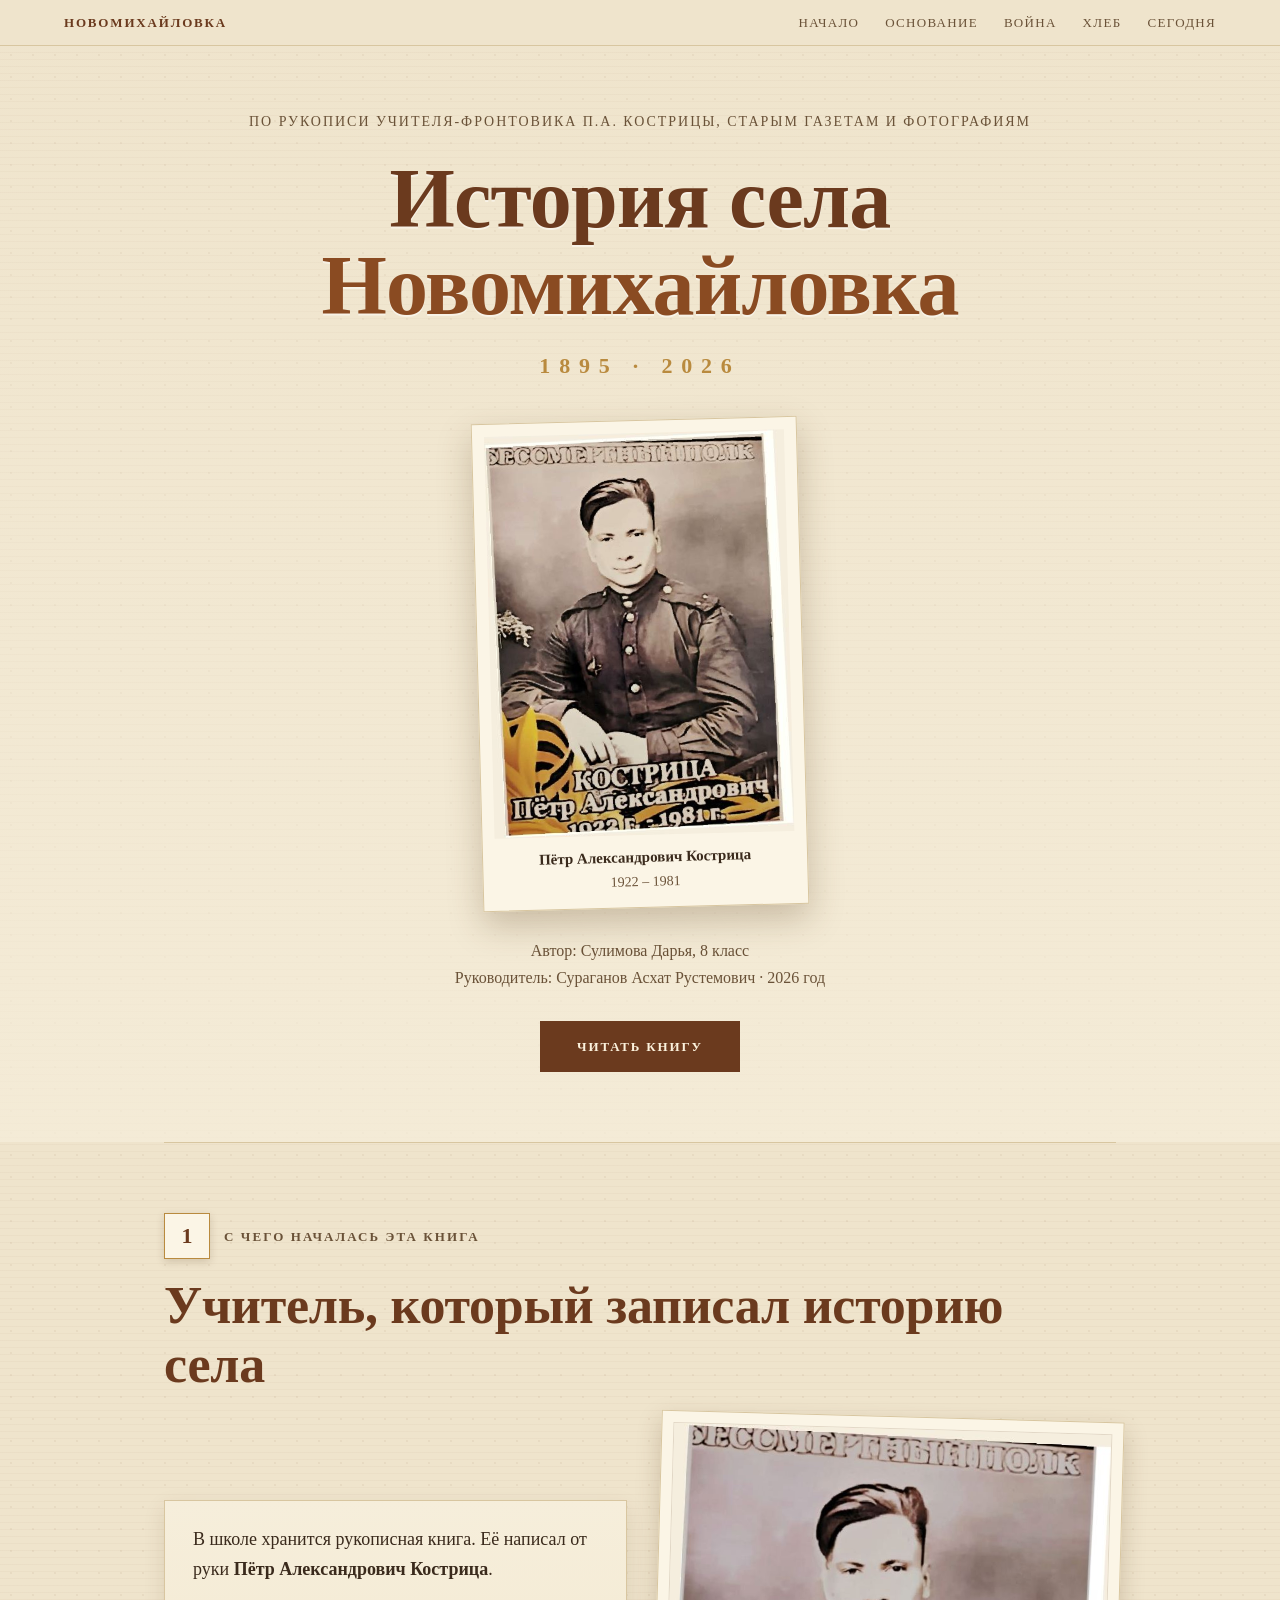
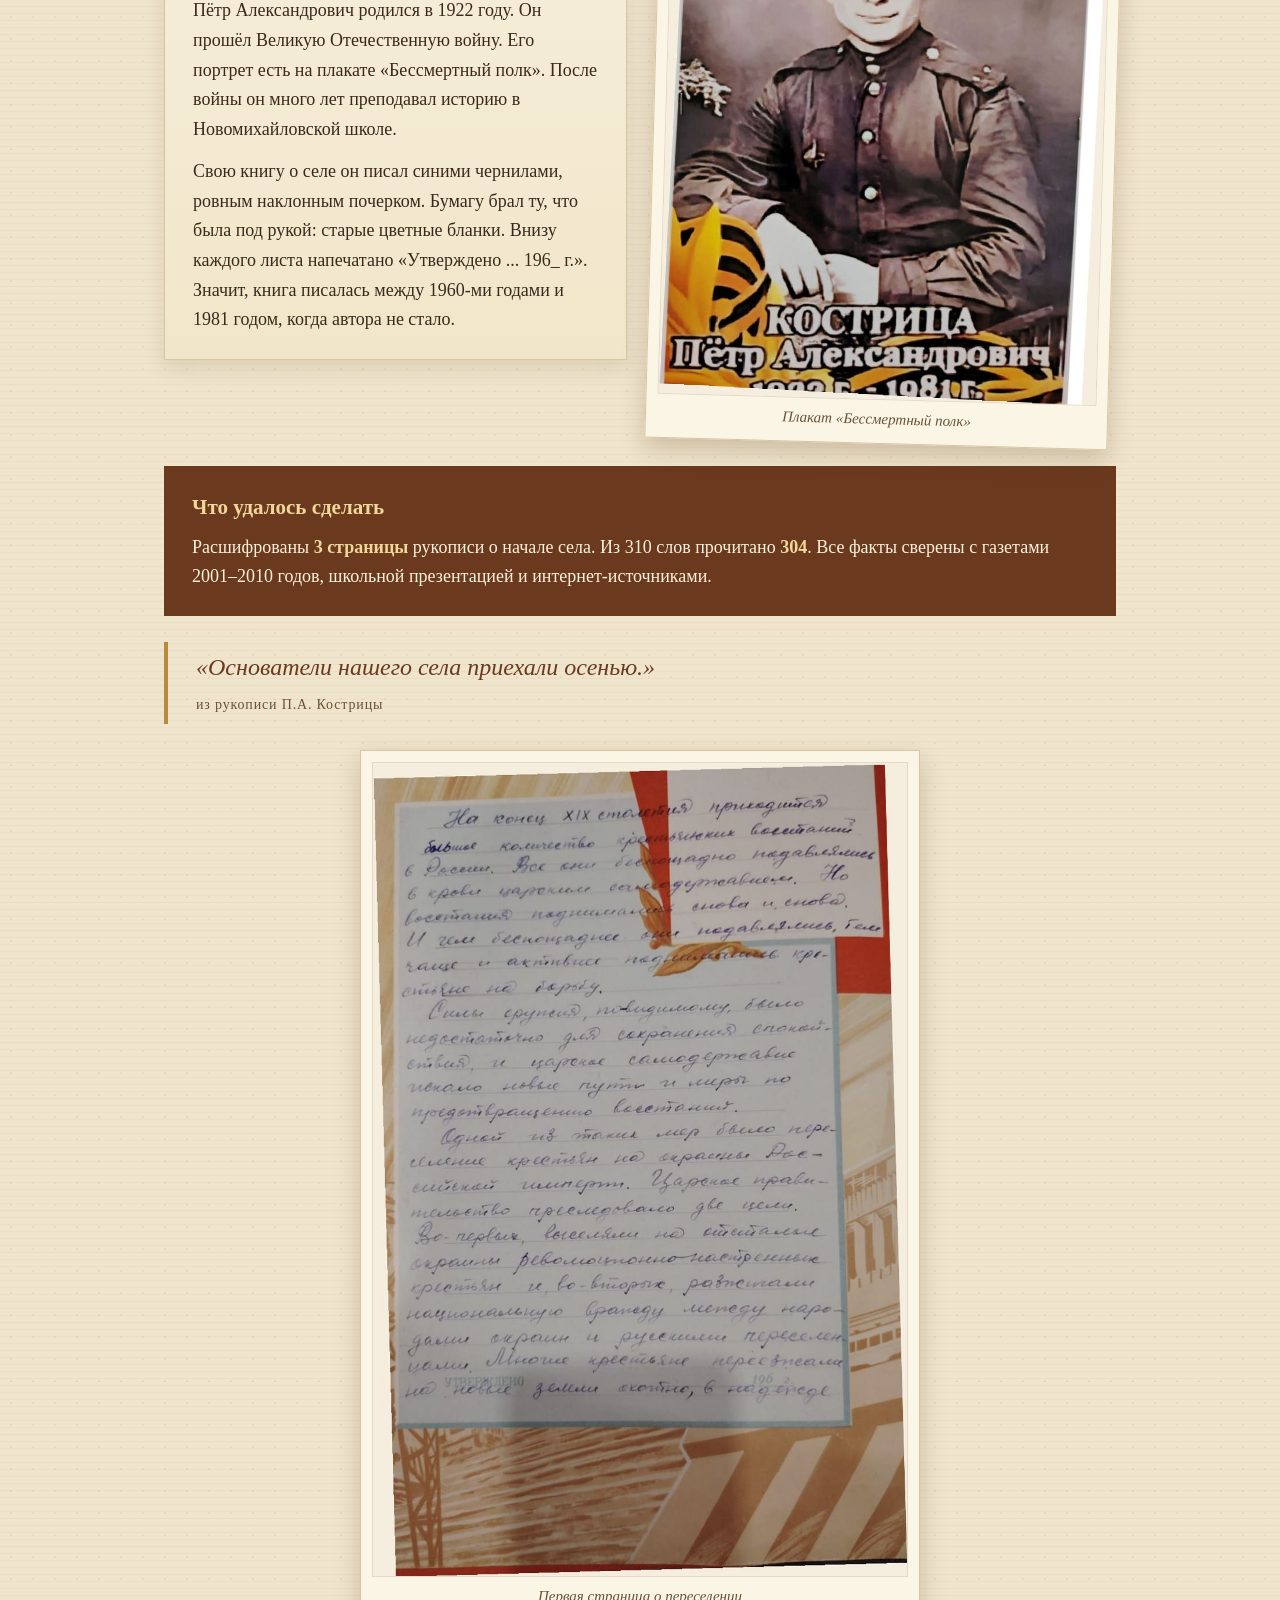
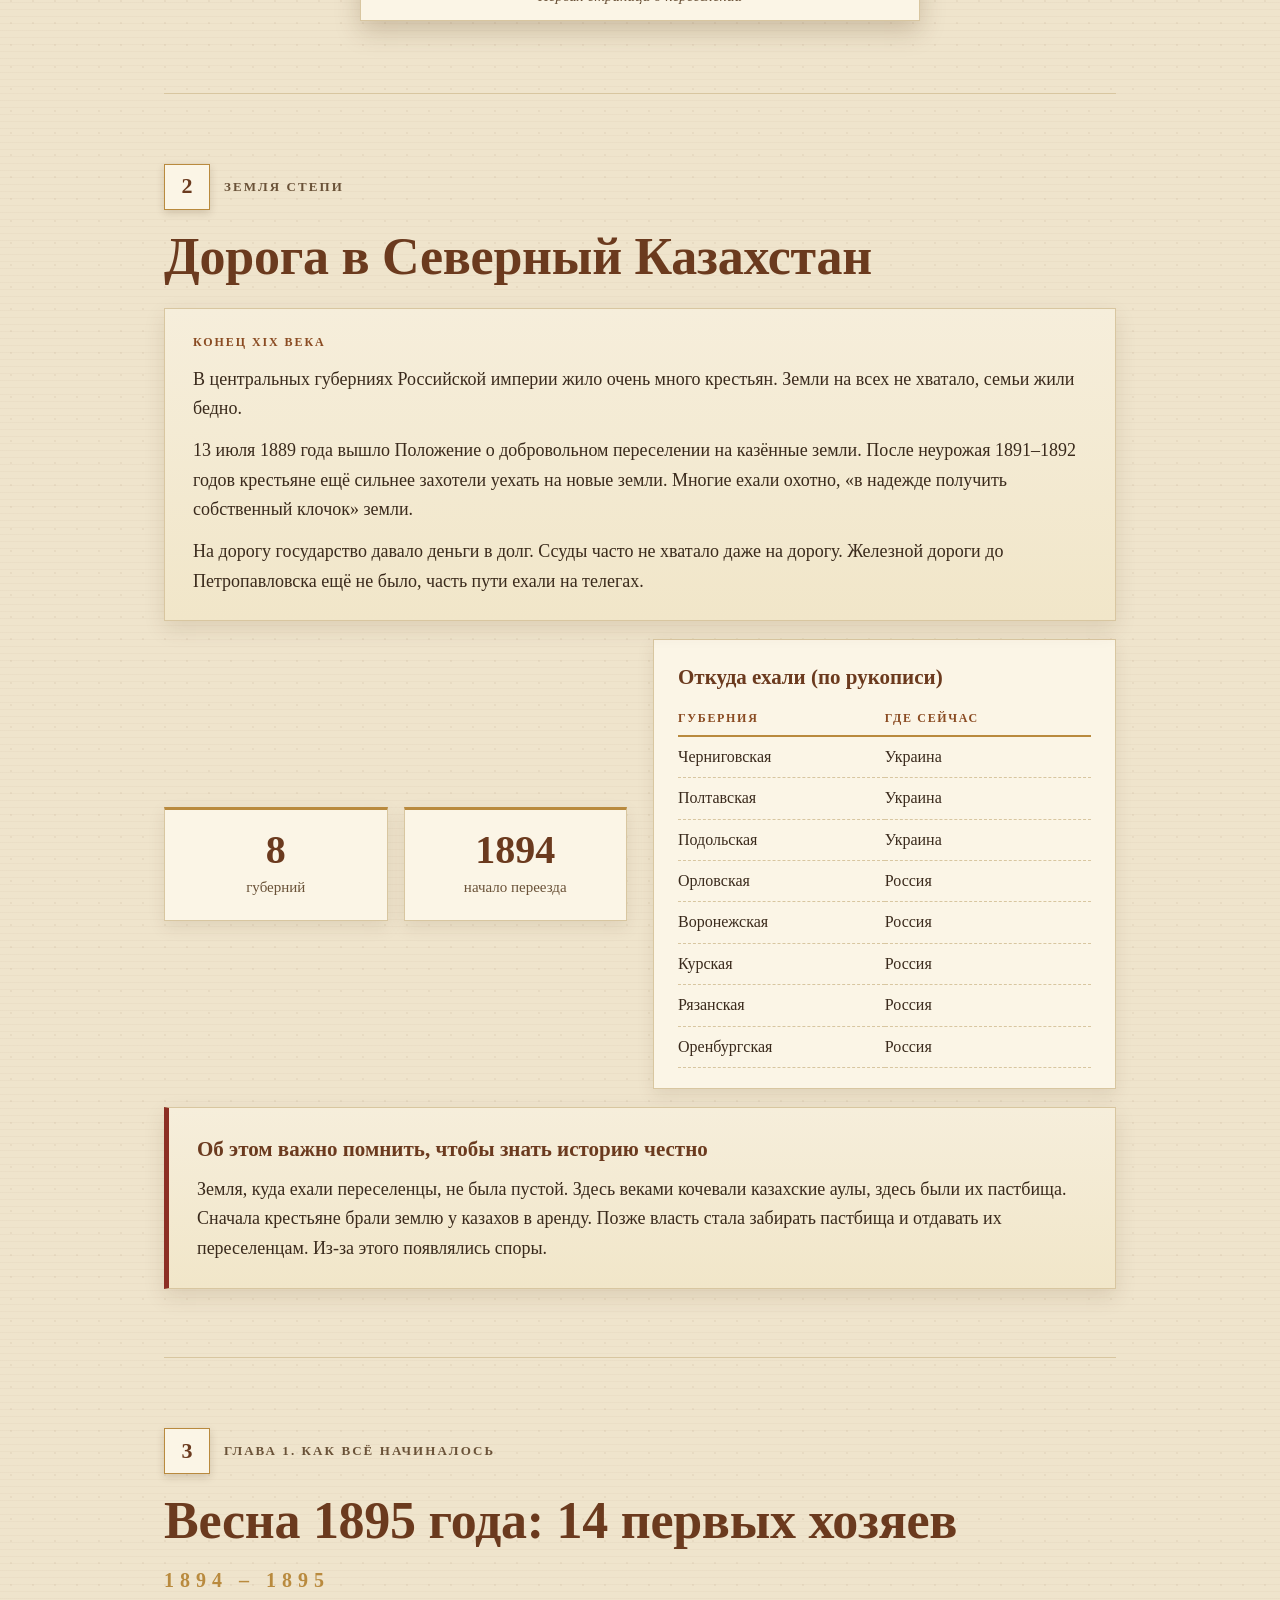
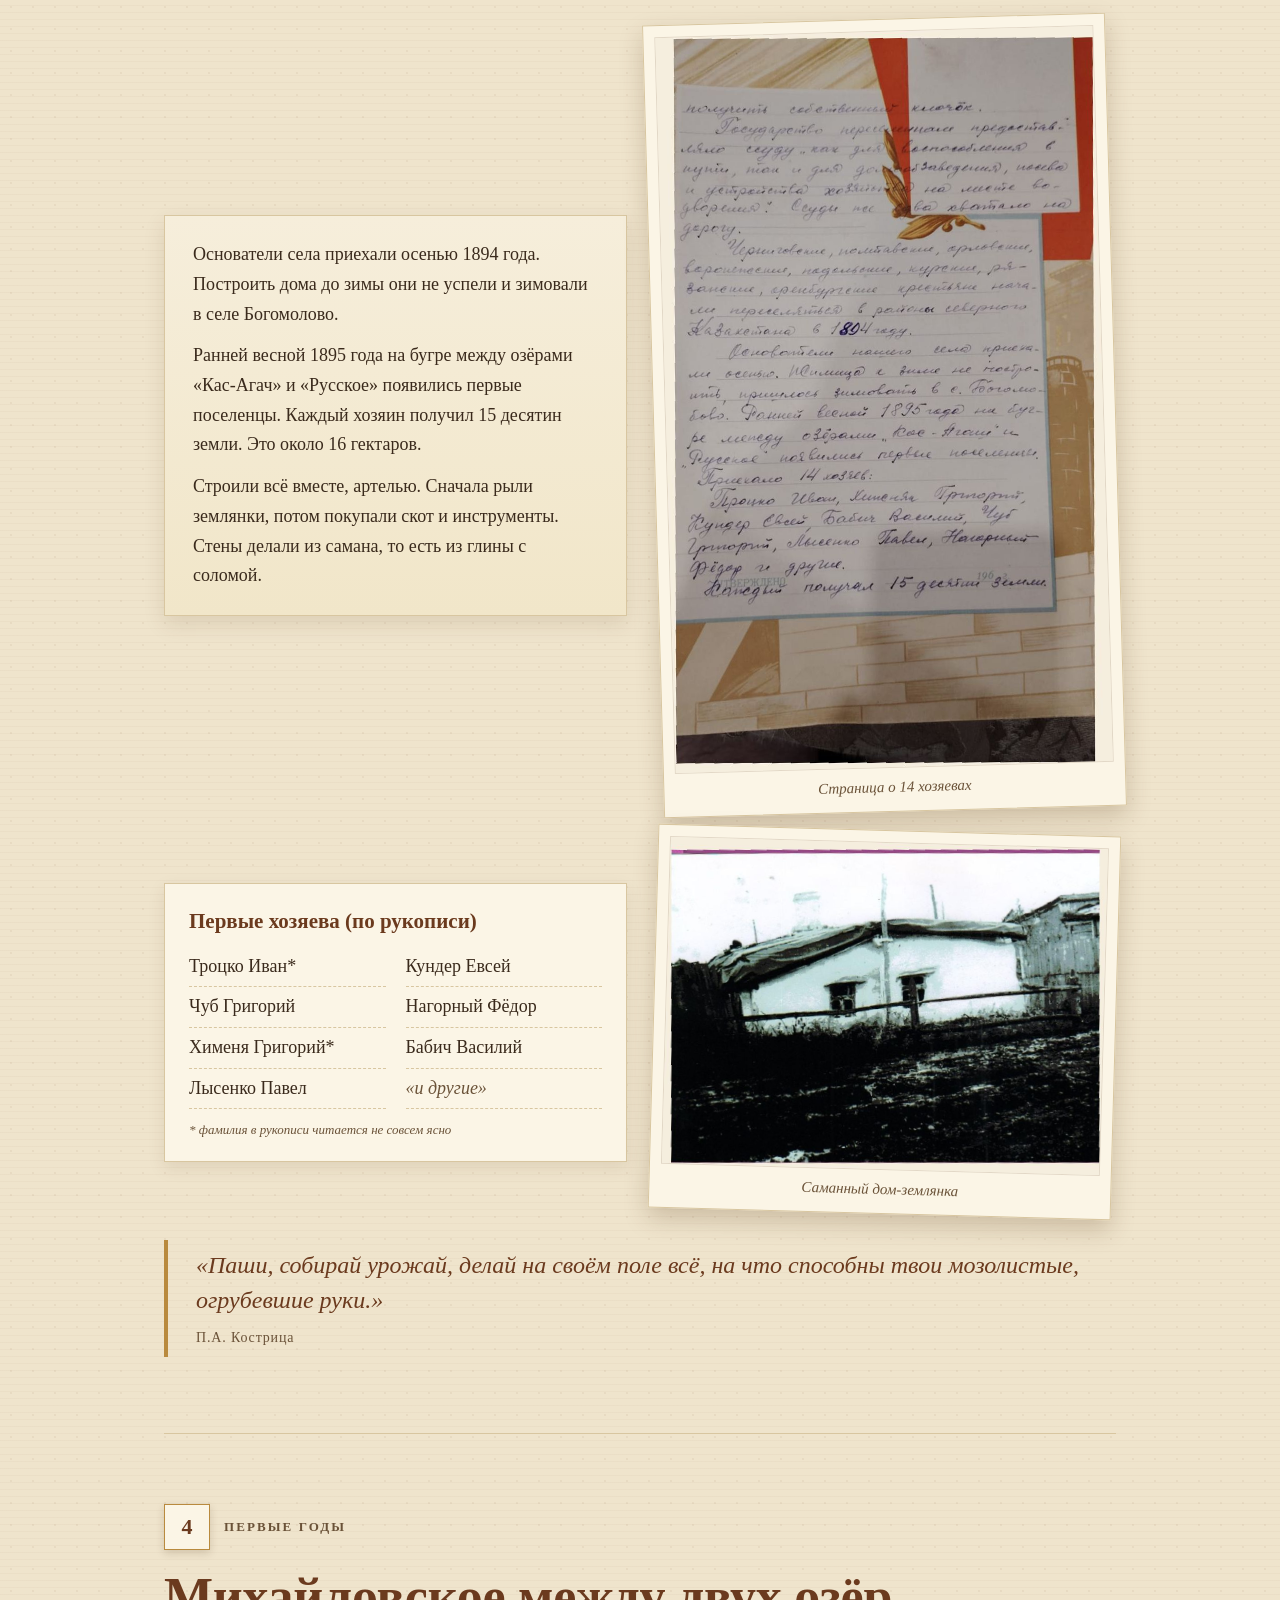
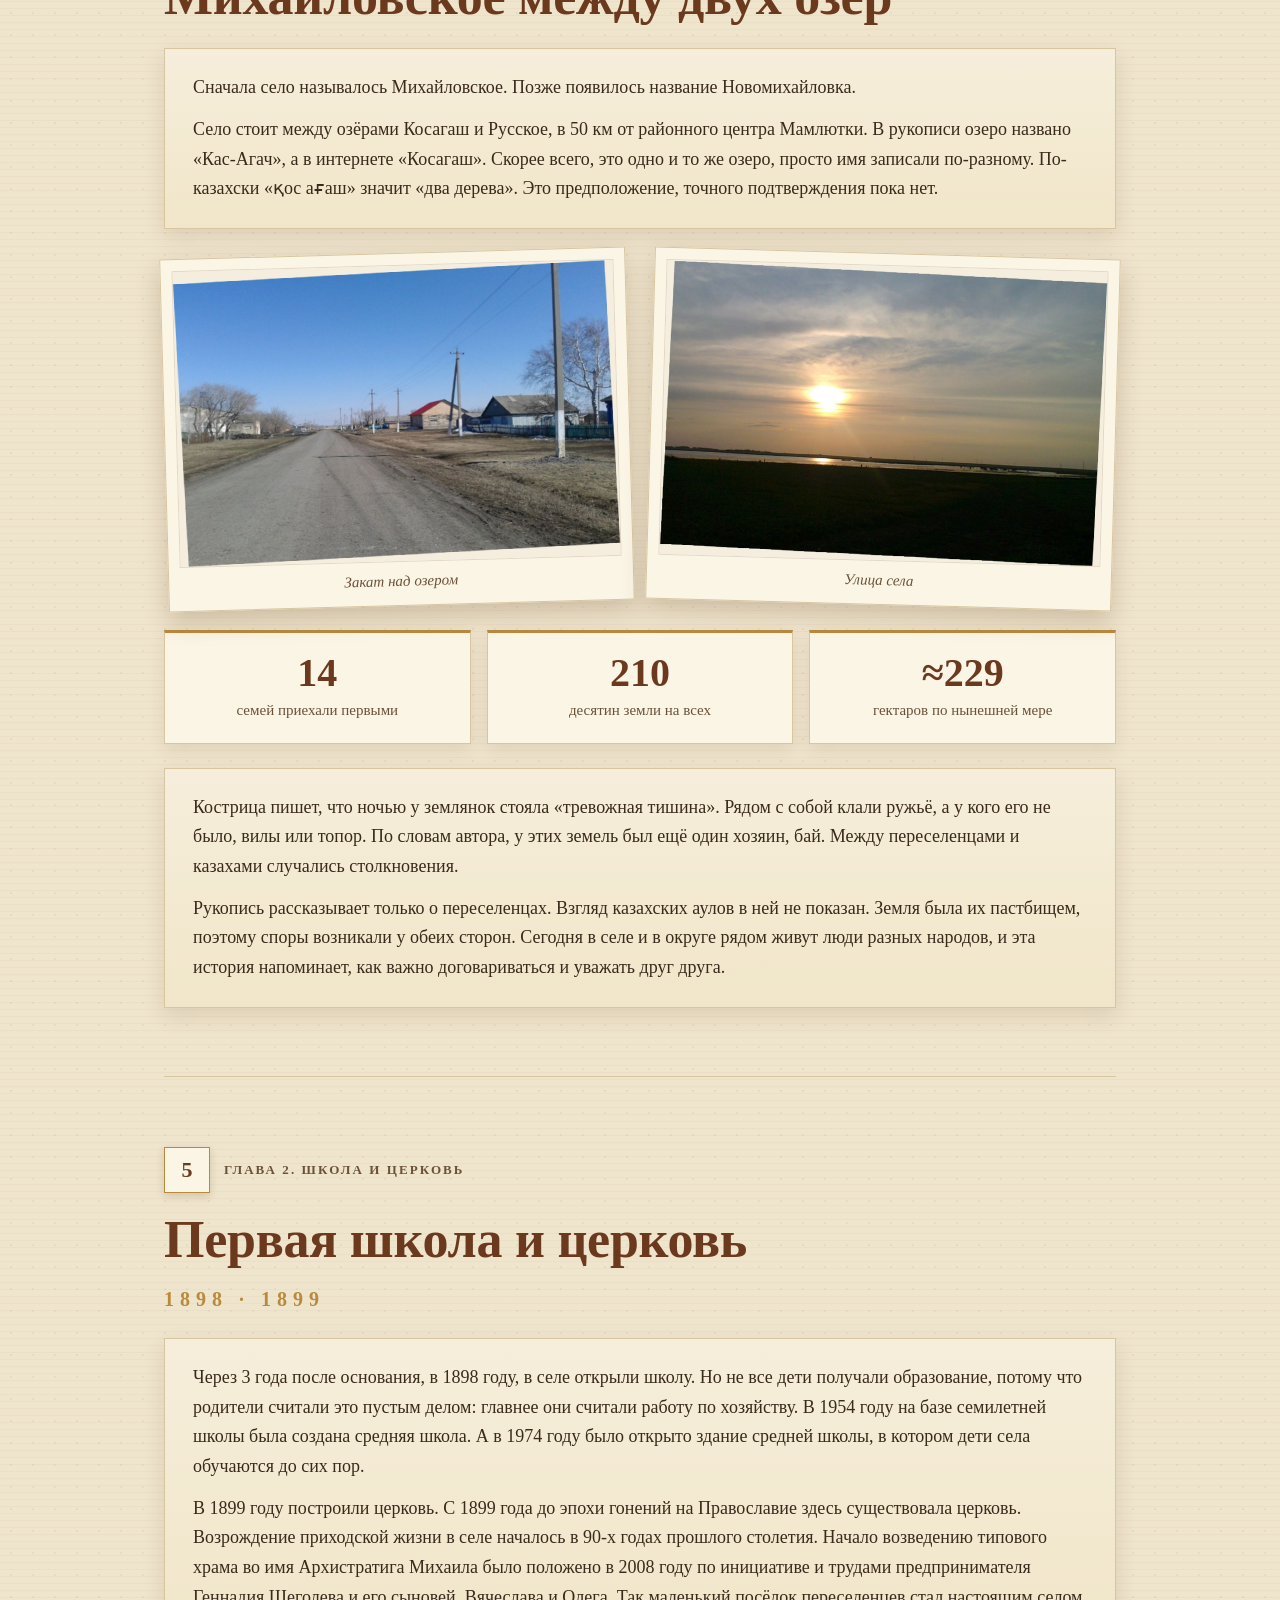
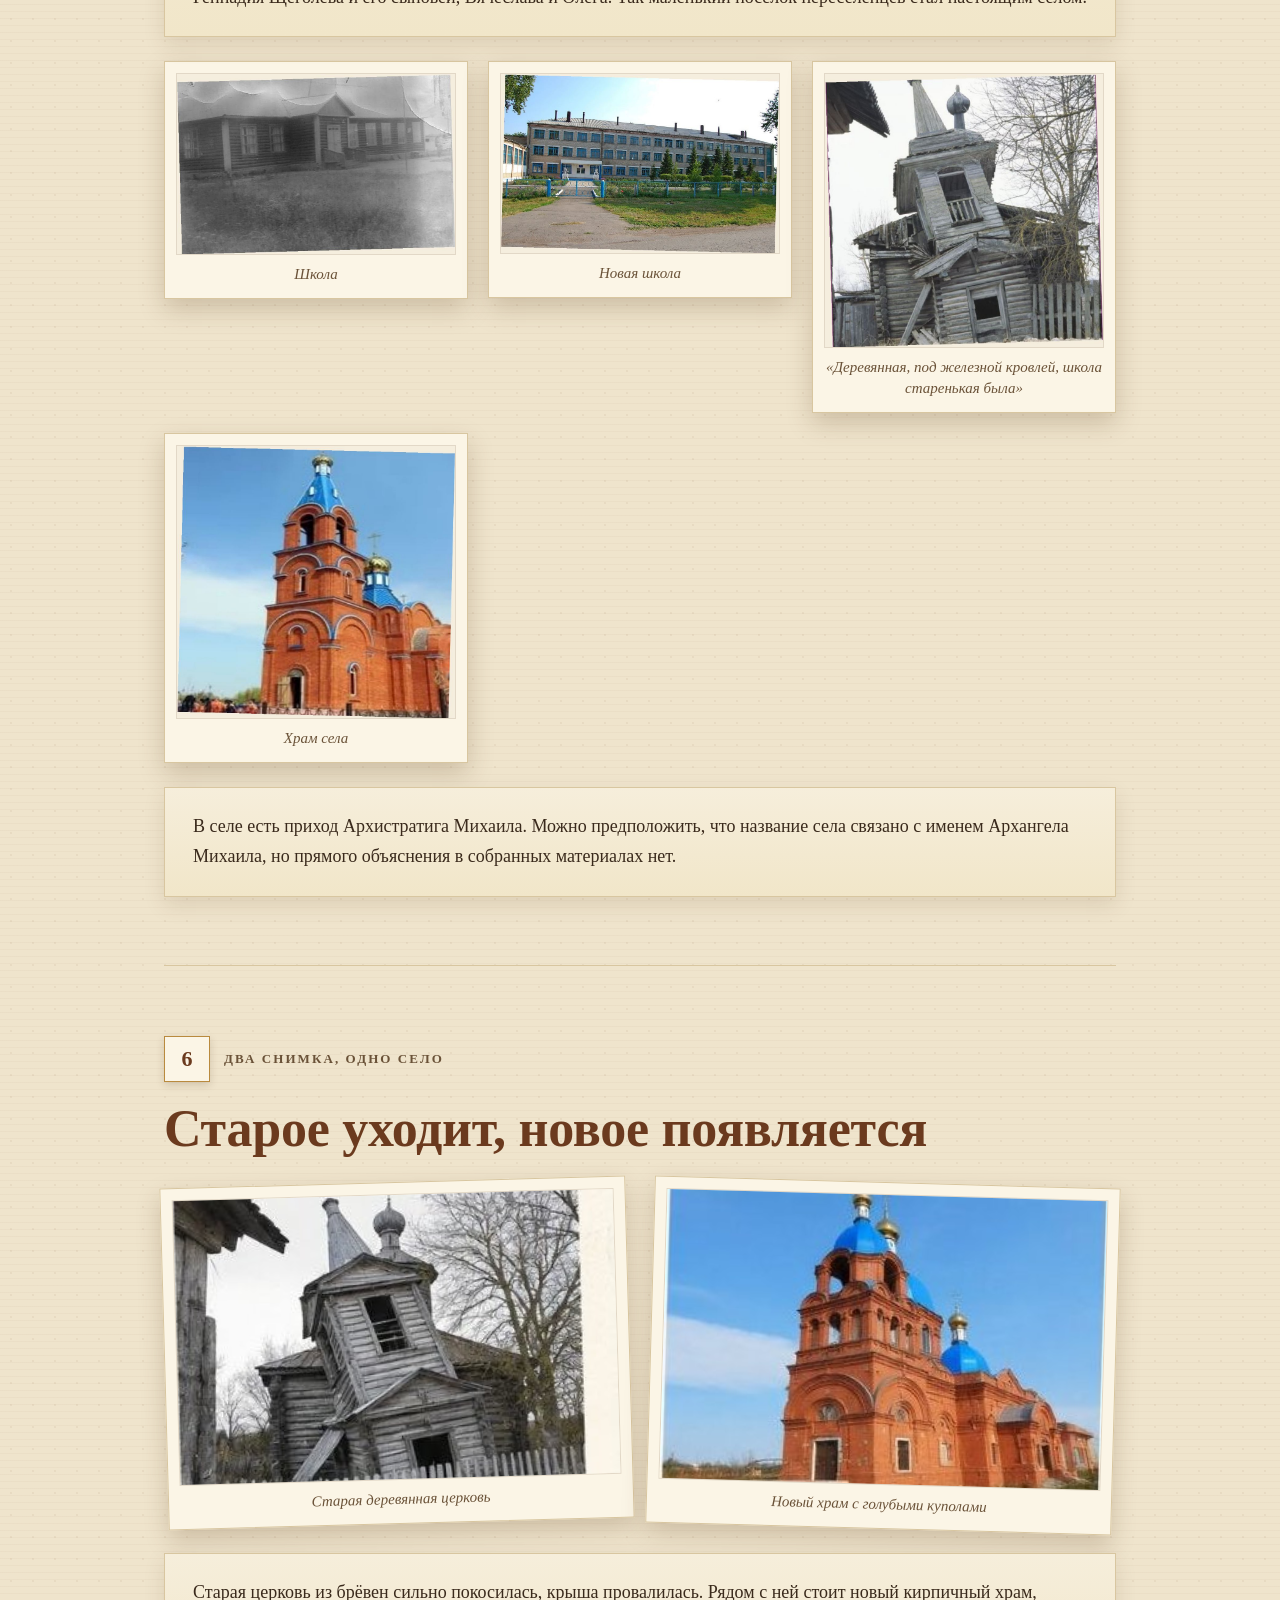
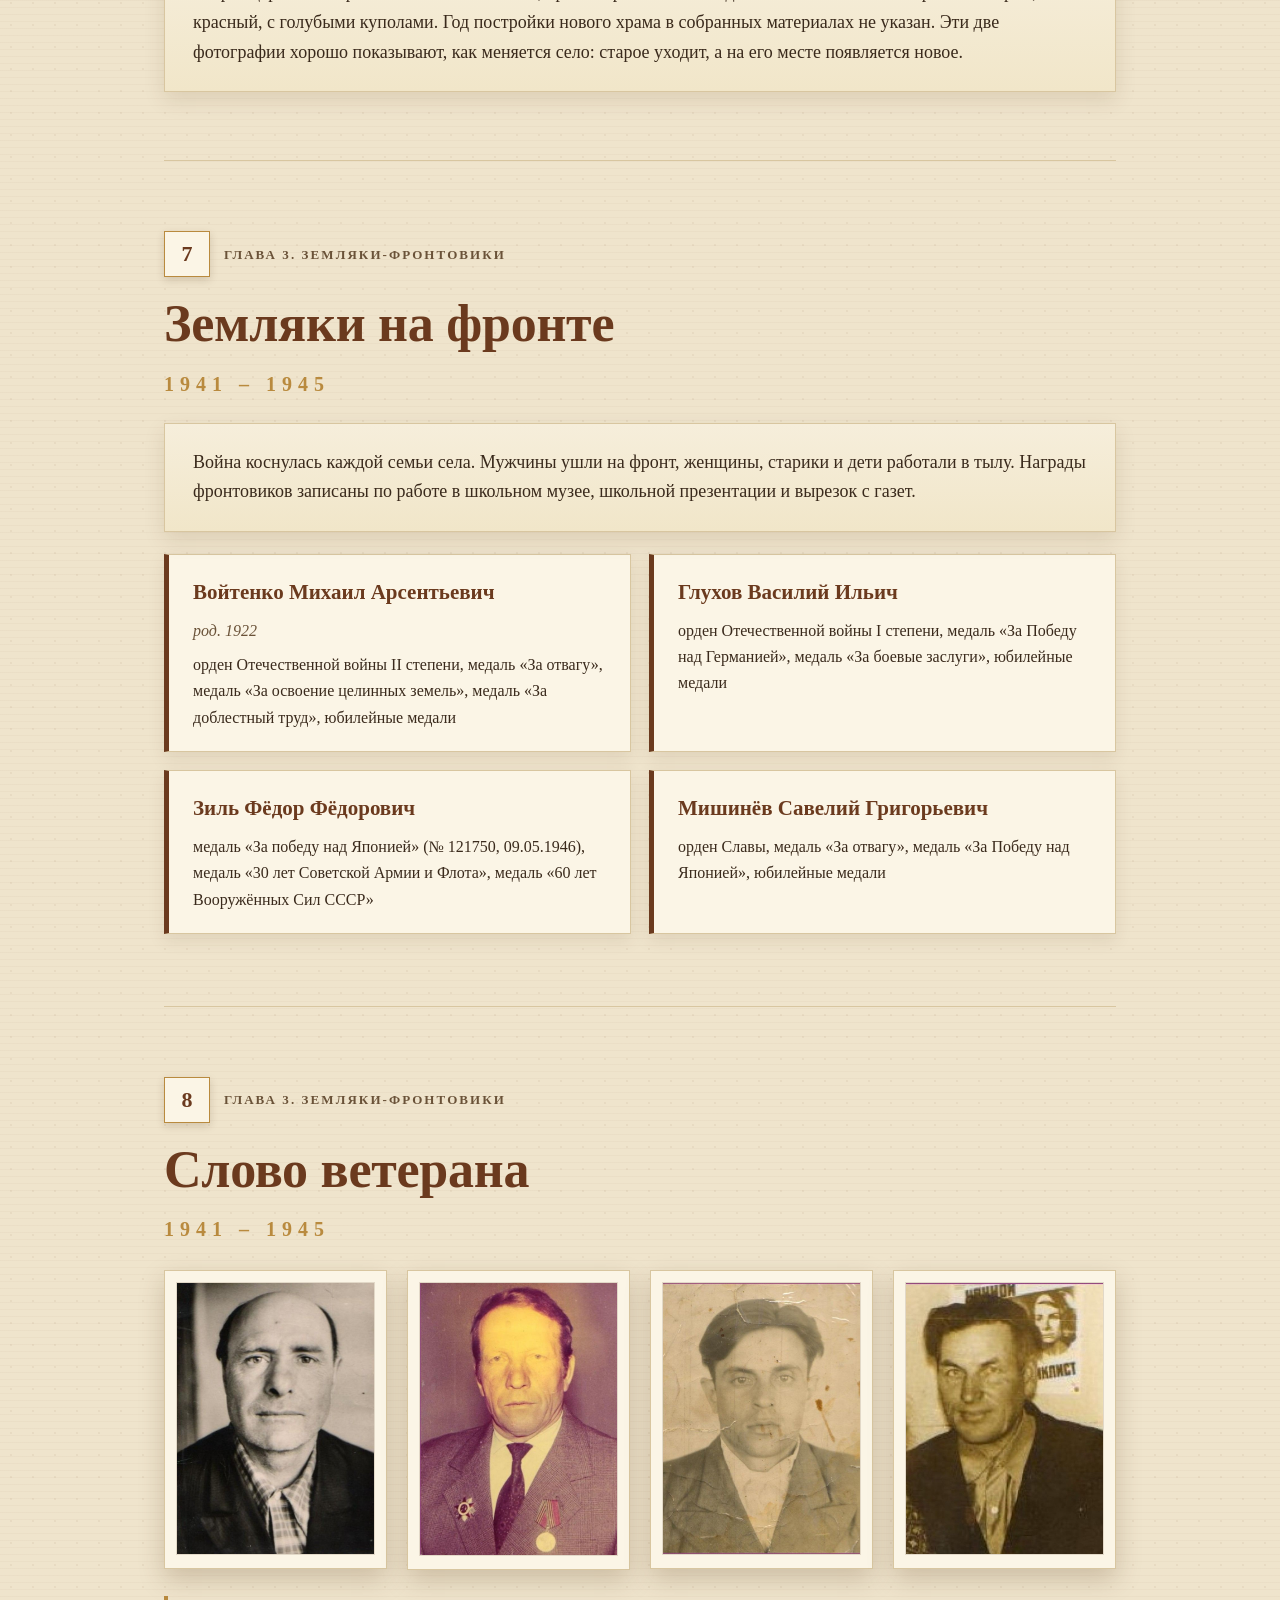
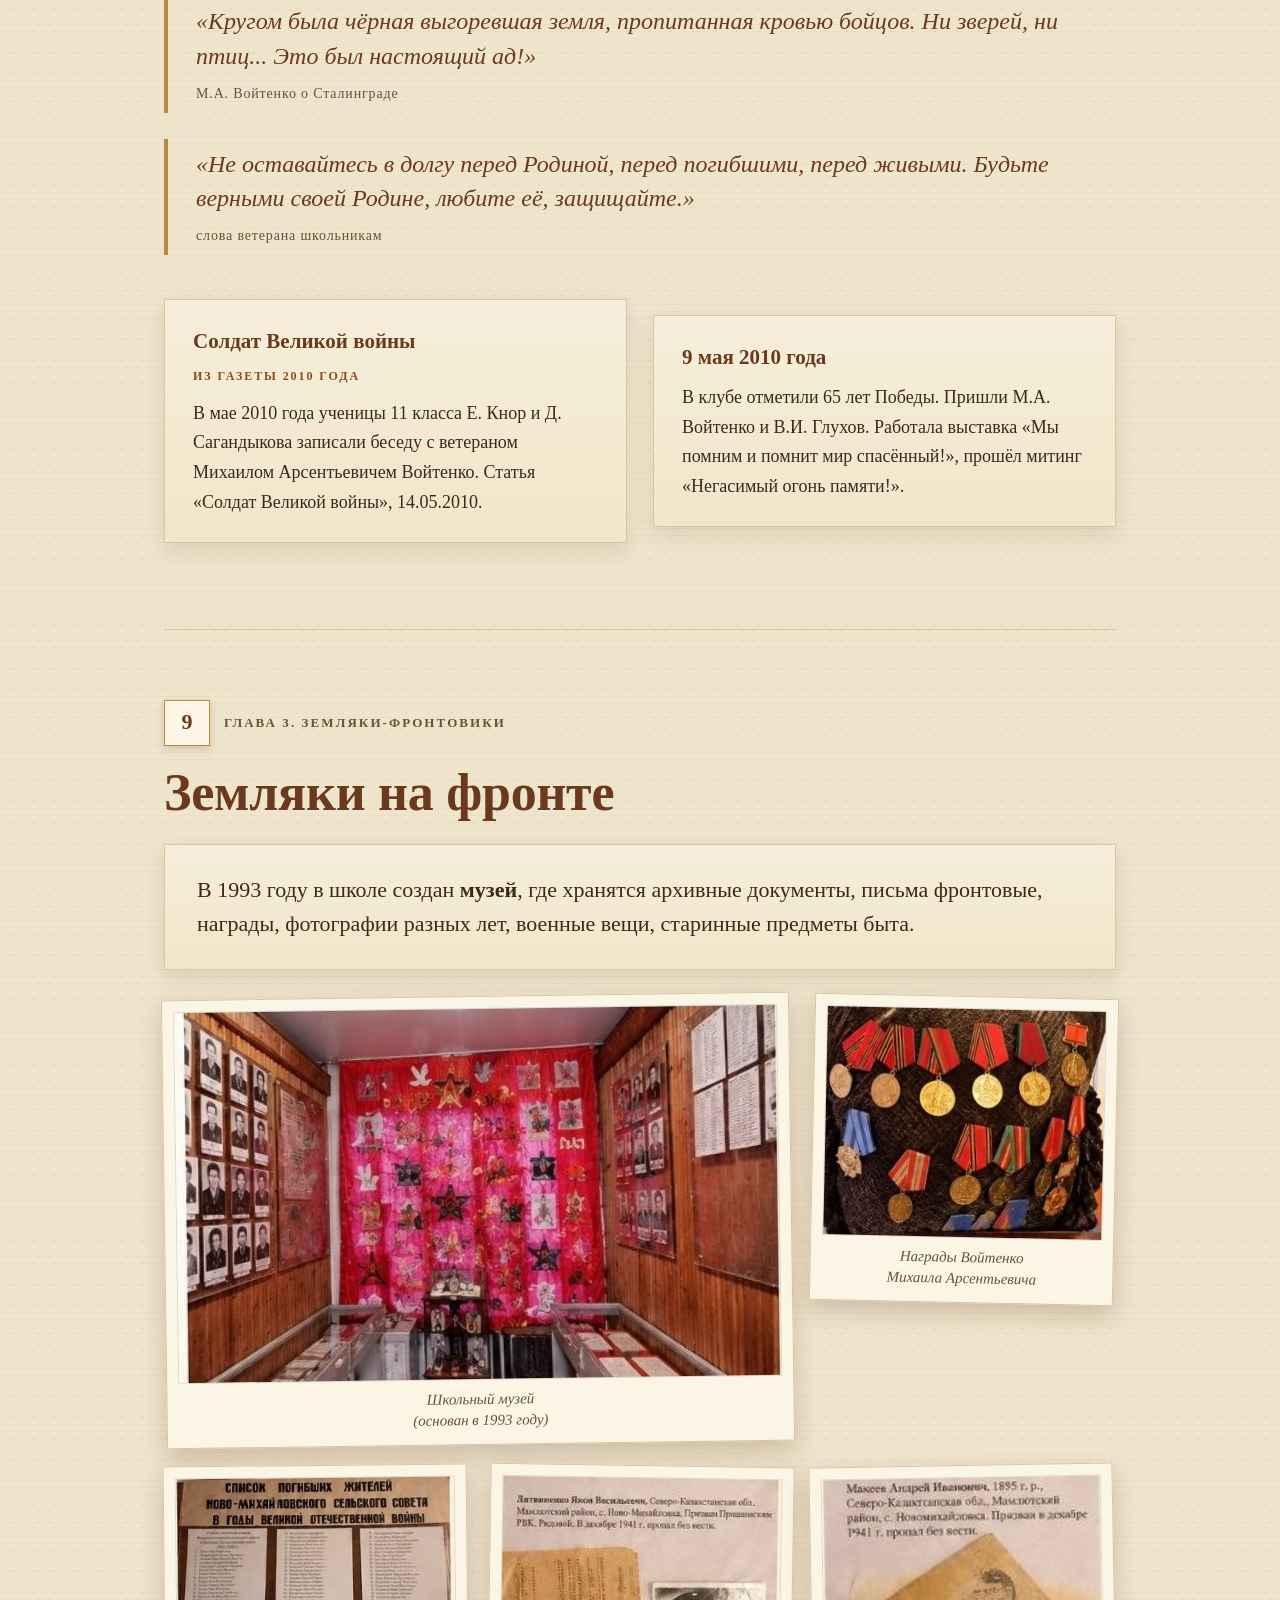
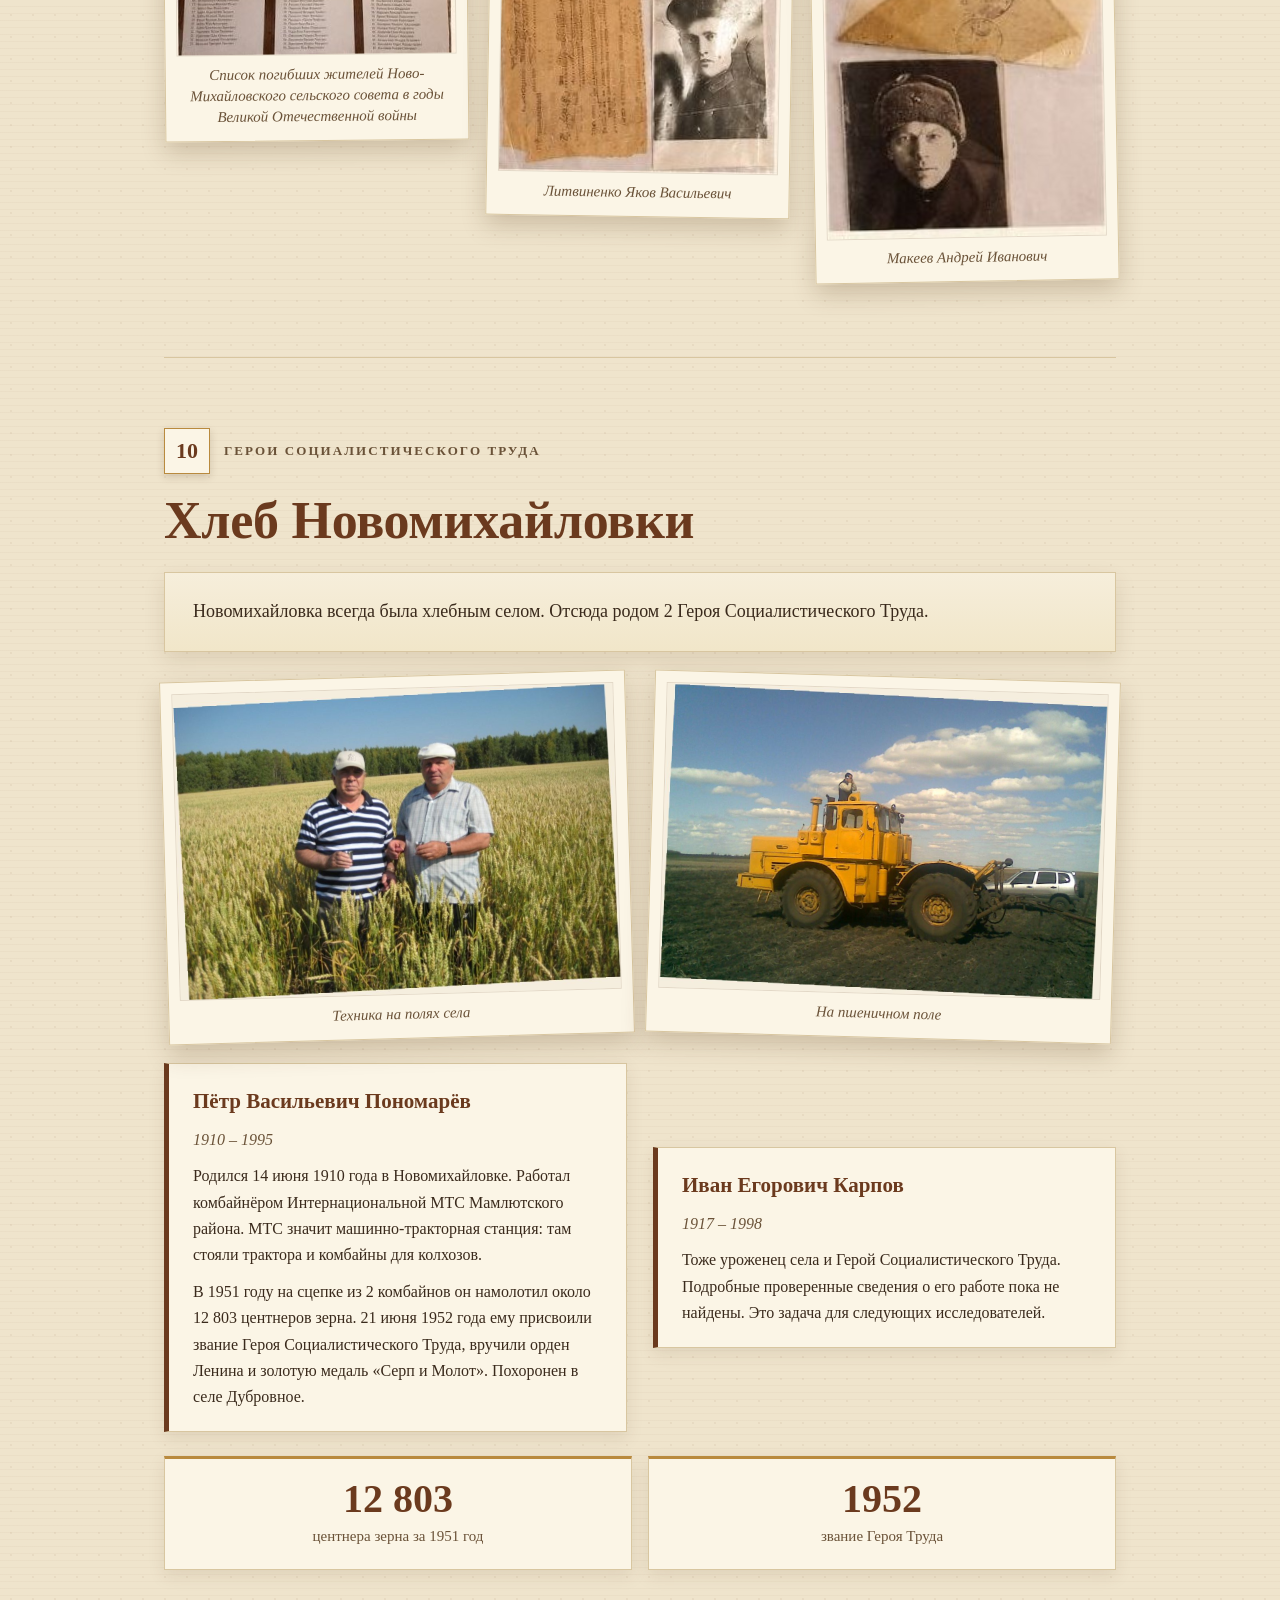
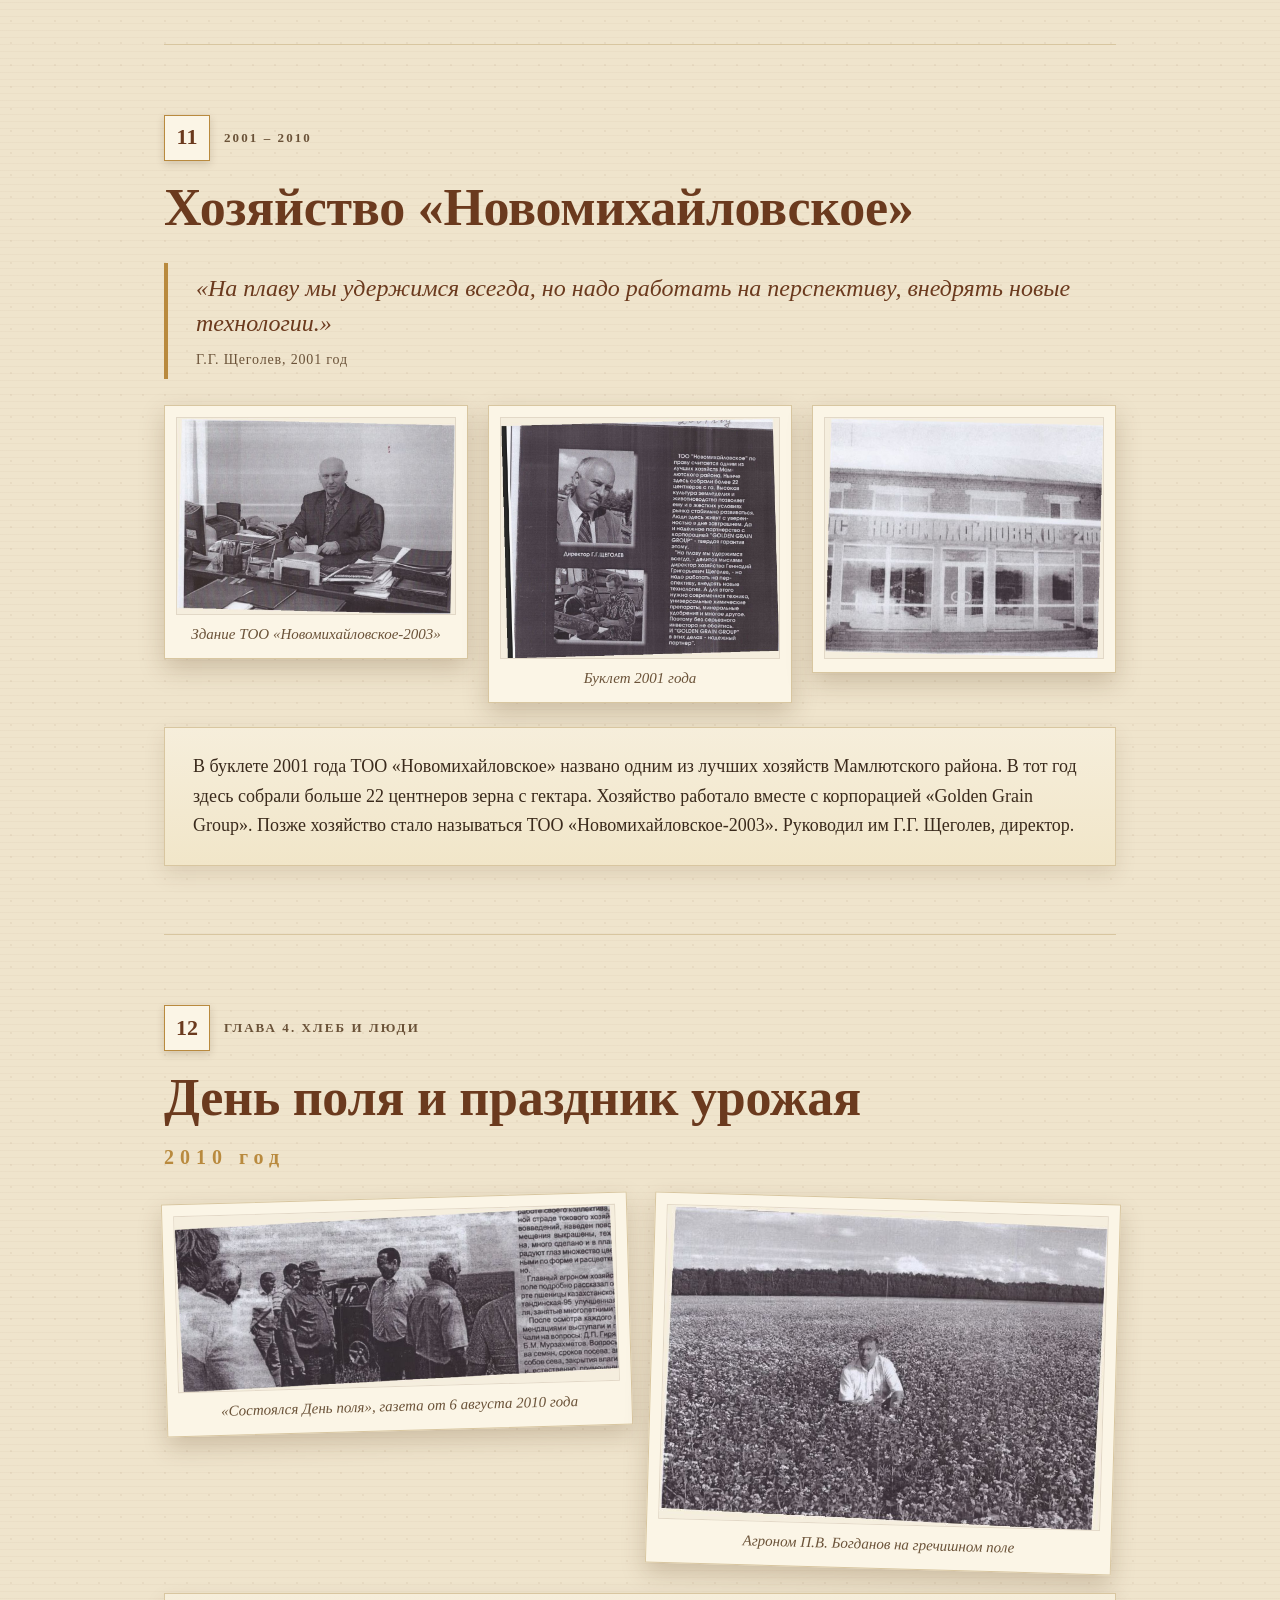
==== index.html @ d52b06f4 "Сайт: История села Новомихайловка" ====
<!DOCTYPE html>
<html lang="ru">
<head>
<meta charset="UTF-8">
<meta name="viewport" content="width=device-width, initial-scale=1">
<title>История села Новомихайловка 1895–2026</title>
<meta name="description" content="История села Новомихайловка по рукописи учителя-фронтовика П.А. Кострицы, старым газетам и фотографиям.">
<link rel="stylesheet" href="style.css">
</head>
<body>

<nav class="topnav" id="topnav">
  <a class="brand" href="#top">Новомихайловка</a>
  <div class="navlinks" id="navlinks">
    <a href="#s1">Начало</a>
    <a href="#s3">Основание</a>
    <a href="#s8">Война</a>
    <a href="#s10">Хлеб</a>
    <a href="#s16">Сегодня</a>
  </div>
  <button class="burger" id="burger" aria-label="Меню"><span></span><span></span><span></span></button>
</nav>

<header class="hero" id="top">
  <div class="hero-inner">
    <p class="kicker">по рукописи учителя-фронтовика П.А. Кострицы, старым газетам и фотографиям</p>
    <h1>История села<br><span>Новомихайловка</span></h1>
    <p class="years">1895 · 2026</p>
    <div class="hero-photo reveal">
      <img src="img/image3.jpg" alt="Пётр Александрович Кострица">
      <div class="hero-photo-cap"><b>Пётр Александрович Кострица</b><span>1922 – 1981</span></div>
    </div>
    <p class="author">Автор: Сулимова Дарья, 8 класс<br>Руководитель: Сураганов Асхат Рустемович · 2026 год</p>
    <a class="go" href="#s1">Читать книгу</a>
  </div>
</header>

<main>

<!-- 1 -->
<section class="slide" id="s1">
  <div class="slide-head reveal"><span class="num">1</span><span class="chap">С чего началась эта книга</span></div>
  <h2 class="reveal">Учитель, который записал историю села</h2>
  <div class="grid two">
    <div class="note reveal">
      <p>В школе хранится рукописная книга. Её написал от руки <b>Пётр Александрович Кострица</b>.</p>
      <p>Пётр Александрович родился в 1922 году. Он прошёл Великую Отечественную войну. Его портрет есть на плакате «Бессмертный полк». После войны он много лет преподавал историю в Новомихайловской школе.</p>
      <p>Свою книгу о селе он писал синими чернилами, ровным наклонным почерком. Бумагу брал ту, что была под рукой: старые цветные бланки. Внизу каждого листа напечатано «Утверждено ... 196_ г.». Значит, книга писалась между 1960-ми годами и 1981 годом, когда автора не стало.</p>
    </div>
    <figure class="polaroid tilt-r reveal"><img src="img/image13.jpg" alt="Плакат «Бессмертный полк»" loading="lazy"><figcaption>Плакат «Бессмертный полк»</figcaption></figure>
  </div>
  <div class="result reveal">
    <h3>Что удалось сделать</h3>
    <p>Расшифрованы <b>3 страницы</b> рукописи о начале села. Из 310 слов прочитано <b>304</b>. Все факты сверены с газетами 2001–2010 годов, школьной презентацией и интернет-источниками.</p>
  </div>
  <div class="quote reveal">
    <p>«Основатели нашего села приехали осенью.»</p>
    <cite>из рукописи П.А. Кострицы</cite>
  </div>
  <figure class="polaroid wide reveal"><img src="img/image14.jpg" alt="Первая страница о переселении" loading="lazy"><figcaption>Первая страница о переселении</figcaption></figure>
</section>

<!-- 2 -->
<section class="slide" id="s2">
  <div class="slide-head reveal"><span class="num">2</span><span class="chap">Земля степи</span></div>
  <h2 class="reveal">Дорога в Северный Казахстан</h2>
  <div class="note reveal">
    <p class="small-cap">Конец XIX века</p>
    <p>В центральных губерниях Российской империи жило очень много крестьян. Земли на всех не хватало, семьи жили бедно.</p>
    <p>13 июля 1889 года вышло Положение о добровольном переселении на казённые земли. После неурожая 1891–1892 годов крестьяне ещё сильнее захотели уехать на новые земли. Многие ехали охотно, «в надежде получить собственный клочок» земли.</p>
    <p>На дорогу государство давало деньги в долг. Ссуды часто не хватало даже на дорогу. Железной дороги до Петропавловска ещё не было, часть пути ехали на телегах.</p>
  </div>
  <div class="grid two">
    <div class="stats reveal">
      <div class="stat"><b>8</b><span>губерний</span></div>
      <div class="stat"><b>1894</b><span>начало переезда</span></div>
    </div>
    <div class="table-card reveal">
      <h3>Откуда ехали (по рукописи)</h3>
      <table>
        <tr><th>Губерния</th><th>Где сейчас</th></tr>
        <tr><td>Черниговская</td><td>Украина</td></tr>
        <tr><td>Полтавская</td><td>Украина</td></tr>
        <tr><td>Подольская</td><td>Украина</td></tr>
        <tr><td>Орловская</td><td>Россия</td></tr>
        <tr><td>Воронежская</td><td>Россия</td></tr>
        <tr><td>Курская</td><td>Россия</td></tr>
        <tr><td>Рязанская</td><td>Россия</td></tr>
        <tr><td>Оренбургская</td><td>Россия</td></tr>
      </table>
    </div>
  </div>
  <div class="note warn reveal">
    <h3>Об этом важно помнить, чтобы знать историю честно</h3>
    <p>Земля, куда ехали переселенцы, не была пустой. Здесь веками кочевали казахские аулы, здесь были их пастбища. Сначала крестьяне брали землю у казахов в аренду. Позже власть стала забирать пастбища и отдавать их переселенцам. Из-за этого появлялись споры.</p>
  </div>
</section>

<!-- 3 -->
<section class="slide" id="s3">
  <div class="slide-head reveal"><span class="num">3</span><span class="chap">Глава 1. Как всё начиналось</span></div>
  <h2 class="reveal">Весна 1895 года: 14 первых хозяев</h2>
  <p class="period reveal">1894 – 1895</p>
  <div class="grid two">
    <div class="note reveal">
      <p>Основатели села приехали осенью 1894 года. Построить дома до зимы они не успели и зимовали в селе Богомолово.</p>
      <p>Ранней весной 1895 года на бугре между озёрами «Кас-Агач» и «Русское» появились первые поселенцы. Каждый хозяин получил 15 десятин земли. Это около 16 гектаров.</p>
      <p>Строили всё вместе, артелью. Сначала рыли землянки, потом покупали скот и инструменты. Стены делали из самана, то есть из глины с соломой.</p>
    </div>
    <figure class="polaroid tilt-l reveal"><img src="img/image19.jpg" alt="Страница о 14 хозяевах" loading="lazy"><figcaption>Страница о 14 хозяевах</figcaption></figure>
  </div>
  <div class="grid two">
    <div class="table-card reveal">
      <h3>Первые хозяева (по рукописи)</h3>
      <ul class="names">
        <li>Троцко Иван*</li><li>Чуб Григорий</li><li>Хименя Григорий*</li><li>Лысенко Павел</li>
        <li>Кундер Евсей</li><li>Нагорный Фёдор</li><li>Бабич Василий</li><li class="dim">«и другие»</li>
      </ul>
      <p class="foot">* фамилия в рукописи читается не совсем ясно</p>
    </div>
    <figure class="polaroid tilt-r reveal"><img src="img/image20.jpg" alt="Саманный дом-землянка" loading="lazy"><figcaption>Саманный дом-землянка</figcaption></figure>
  </div>
  <div class="quote reveal">
    <p>«Паши, собирай урожай, делай на своём поле всё, на что способны твои мозолистые, огрубевшие руки.»</p>
    <cite>П.А. Кострица</cite>
  </div>
</section>

<!-- 4 -->
<section class="slide" id="s4">
  <div class="slide-head reveal"><span class="num">4</span><span class="chap">Первые годы</span></div>
  <h2 class="reveal">Михайловское между двух озёр</h2>
  <div class="note reveal">
    <p>Сначала село называлось Михайловское. Позже появилось название Новомихайловка.</p>
    <p>Село стоит между озёрами Косагаш и Русское, в 50 км от районного центра Мамлютки. В рукописи озеро названо «Кас-Агач», а в интернете «Косагаш». Скорее всего, это одно и то же озеро, просто имя записали по-разному. По-казахски «қос ағаш» значит «два дерева». Это предположение, точного подтверждения пока нет.</p>
  </div>
  <div class="gallery two-col">
    <figure class="polaroid tilt-l reveal"><img src="img/image25.jpg" alt="Закат над озером" loading="lazy"><figcaption>Закат над озером</figcaption></figure>
    <figure class="polaroid tilt-r reveal"><img src="img/image26.jpg" alt="Улица села" loading="lazy"><figcaption>Улица села</figcaption></figure>
  </div>
  <div class="stats reveal">
    <div class="stat"><b>14</b><span>семей приехали первыми</span></div>
    <div class="stat"><b>210</b><span>десятин земли на всех</span></div>
    <div class="stat"><b>≈229</b><span>гектаров по нынешней мере</span></div>
  </div>
  <div class="note reveal">
    <p>Кострица пишет, что ночью у землянок стояла «тревожная тишина». Рядом с собой клали ружьё, а у кого его не было, вилы или топор. По словам автора, у этих земель был ещё один хозяин, бай. Между переселенцами и казахами случались столкновения.</p>
    <p>Рукопись рассказывает только о переселенцах. Взгляд казахских аулов в ней не показан. Земля была их пастбищем, поэтому споры возникали у обеих сторон. Сегодня в селе и в округе рядом живут люди разных народов, и эта история напоминает, как важно договариваться и уважать друг друга.</p>
  </div>
</section>

<!-- 5 -->
<section class="slide" id="s5">
  <div class="slide-head reveal"><span class="num">5</span><span class="chap">Глава 2. Школа и церковь</span></div>
  <h2 class="reveal">Первая школа и церковь</h2>
  <p class="period reveal">1898 · 1899</p>
  <div class="note reveal">
    <p>Через 3 года после основания, в 1898 году, в селе открыли школу. Но не все дети получали образование, потому что родители считали это пустым делом: главнее они считали работу по хозяйству. В 1954 году на базе семилетней школы была создана средняя школа. А в 1974 году было открыто здание средней школы, в котором дети села обучаются до сих пор.</p>
    <p>В 1899 году построили церковь. С 1899 года до эпохи гонений на Православие здесь существовала церковь. Возрождение приходской жизни в селе началось в 90-х годах прошлого столетия. Начало возведению типового храма во имя Архистратига Михаила было положено в 2008 году по инициативе и трудами предпринимателя Геннадия Щеголева и его сыновей, Вячеслава и Олега. Так маленький посёлок переселенцев стал настоящим селом.</p>
  </div>
  <div class="gallery">
    <figure class="polaroid reveal"><img src="img/image31.jpg" alt="Школа" loading="lazy"><figcaption>Школа</figcaption></figure>
    <figure class="polaroid reveal"><img src="img/image32.jpg" alt="Новая школа" loading="lazy"><figcaption>Новая школа</figcaption></figure>
    <figure class="polaroid reveal"><img src="img/image33.jpg" alt="Школьные годы" loading="lazy"><figcaption>«Деревянная, под железной кровлей, школа старенькая была»</figcaption></figure>
    <figure class="polaroid reveal"><img src="img/image34.jpg" alt="Приход Архистратига Михаила" loading="lazy"><figcaption>Храм села</figcaption></figure>
  </div>
  <div class="note reveal">
    <p>В селе есть приход Архистратига Михаила. Можно предположить, что название села связано с именем Архангела Михаила, но прямого объяснения в собранных материалах нет.</p>
  </div>
</section>

<!-- 6 -->
<section class="slide" id="s6">
  <div class="slide-head reveal"><span class="num">6</span><span class="chap">Два снимка, одно село</span></div>
  <h2 class="reveal">Старое уходит, новое появляется</h2>
  <div class="gallery two-col">
    <figure class="polaroid tilt-l reveal"><img src="img/s9_oldchurch.jpg" alt="Старая деревянная церковь" loading="lazy"><figcaption>Старая деревянная церковь</figcaption></figure>
    <figure class="polaroid tilt-r reveal"><img src="img/s9_newchurch.jpg" alt="Новый храм с голубыми куполами" loading="lazy"><figcaption>Новый храм с голубыми куполами</figcaption></figure>
  </div>
  <div class="note reveal">
    <p>Старая церковь из брёвен сильно покосилась, крыша провалилась. Рядом с ней стоит новый кирпичный храм, красный, с голубыми куполами. Год постройки нового храма в собранных материалах не указан. Эти две фотографии хорошо показывают, как меняется село: старое уходит, а на его месте появляется новое.</p>
  </div>
</section>

<!-- 7 -->
<section class="slide" id="s7">
  <div class="slide-head reveal"><span class="num">7</span><span class="chap">Глава 3. Земляки-фронтовики</span></div>
  <h2 class="reveal">Земляки на фронте</h2>
  <p class="period reveal">1941 – 1945</p>
  <div class="note reveal">
    <p>Война коснулась каждой семьи села. Мужчины ушли на фронт, женщины, старики и дети работали в тылу. Награды фронтовиков записаны по работе в школьном музее, школьной презентации и вырезок с газет.</p>
  </div>
  <div class="vets">
    <article class="vet reveal"><h3>Войтенко Михаил Арсентьевич</h3><p class="born">род. 1922</p><p>орден Отечественной войны II степени, медаль «За отвагу», медаль «За освоение целинных земель», медаль «За доблестный труд», юбилейные медали</p></article>
    <article class="vet reveal"><h3>Глухов Василий Ильич</h3><p>орден Отечественной войны I степени, медаль «За Победу над Германией», медаль «За боевые заслуги», юбилейные медали</p></article>
    <article class="vet reveal"><h3>Зиль Фёдор Фёдорович</h3><p>медаль «За победу над Японией» (№ 121750, 09.05.1946), медаль «30 лет Советской Армии и Флота», медаль «60 лет Вооружённых Сил СССР»</p></article>
    <article class="vet reveal"><h3>Мишинёв Савелий Григорьевич</h3><p>орден Славы, медаль «За отвагу», медаль «За Победу над Японией», юбилейные медали</p></article>
  </div>
</section>

<!-- 8 -->
<section class="slide" id="s8">
  <div class="slide-head reveal"><span class="num">8</span><span class="chap">Глава 3. Земляки-фронтовики</span></div>
  <h2 class="reveal">Слово ветерана</h2>
  <p class="period reveal">1941 – 1945</p>
  <div class="gallery portraits">
    <figure class="polaroid reveal"><img src="img/image40.jpg" alt="Фронтовик" loading="lazy"></figure>
    <figure class="polaroid reveal"><img src="img/image41.jpg" alt="Фронтовик" loading="lazy"></figure>
    <figure class="polaroid reveal"><img src="img/image42.jpg" alt="Фронтовик" loading="lazy"></figure>
    <figure class="polaroid reveal"><img src="img/image48.jpg" alt="Фронтовик" loading="lazy"></figure>
  </div>
  <div class="quote reveal">
    <p>«Кругом была чёрная выгоревшая земля, пропитанная кровью бойцов. Ни зверей, ни птиц... Это был настоящий ад!»</p>
    <cite>М.А. Войтенко о Сталинграде</cite>
  </div>
  <div class="quote reveal">
    <p>«Не оставайтесь в долгу перед Родиной, перед погибшими, перед живыми. Будьте верными своей Родине, любите её, защищайте.»</p>
    <cite>слова ветерана школьникам</cite>
  </div>
  <div class="grid two">
    <div class="note reveal">
      <h3>Солдат Великой войны</h3>
      <p class="small-cap">Из газеты 2010 года</p>
      <p>В мае 2010 года ученицы 11 класса Е. Кнор и Д. Сагандыкова записали беседу с ветераном Михаилом Арсентьевичем Войтенко. Статья «Солдат Великой войны», 14.05.2010.</p>
    </div>
    <div class="note reveal">
      <h3>9 мая 2010 года</h3>
      <p>В клубе отметили 65 лет Победы. Пришли М.А. Войтенко и В.И. Глухов. Работала выставка «Мы помним и помнит мир спасённый!», прошёл митинг «Негасимый огонь памяти!».</p>
    </div>
  </div>
</section>

<!-- 9 -->
<section class="slide" id="s9">
  <div class="slide-head reveal"><span class="num">9</span><span class="chap">Глава 3. Земляки-фронтовики</span></div>
  <h2 class="reveal">Земляки на фронте</h2>
  <div class="note reveal big">
    <p>В 1993 году в школе создан <b>музей</b>, где хранятся архивные документы, письма фронтовые, награды, фотографии разных лет, военные вещи, старинные предметы быта.</p>
  </div>
  <div class="mosaic">
    <figure class="polaroid m-museum reveal"><img src="img/s9_museum.jpg" alt="Школьный музей" loading="lazy"><figcaption>Школьный музей<br><i>(основан в 1993 году)</i></figcaption></figure>
    <figure class="polaroid m-awards reveal"><img src="img/s9_awards.jpg" alt="Награды Войтенко" loading="lazy"><figcaption>Награды Войтенко<br>Михаила Арсентьевича</figcaption></figure>
    <figure class="polaroid m-list reveal"><img src="img/s9_list.jpg" alt="Список погибших жителей" loading="lazy"><figcaption>Список погибших жителей Ново-Михайловского сельского совета в годы Великой Отечественной войны</figcaption></figure>
    <figure class="polaroid m-lit reveal"><img src="img/s9_litvinenko.jpg" alt="Литвиненко Яков Васильевич" loading="lazy"><figcaption>Литвиненко Яков Васильевич</figcaption></figure>
    <figure class="polaroid m-mak reveal"><img src="img/s9_makeev.jpg" alt="Макеев Андрей Иванович" loading="lazy"><figcaption>Макеев Андрей Иванович</figcaption></figure>
  </div>
</section>

<!-- 10 -->
<section class="slide" id="s10">
  <div class="slide-head reveal"><span class="num">10</span><span class="chap">Герои социалистического труда</span></div>
  <h2 class="reveal">Хлеб Новомихайловки</h2>
  <div class="note reveal"><p>Новомихайловка всегда была хлебным селом. Отсюда родом 2 Героя Социалистического Труда.</p></div>
  <div class="gallery two-col">
    <figure class="polaroid tilt-l reveal"><img src="img/image57.jpg" alt="Техника на полях села" loading="lazy"><figcaption>Техника на полях села</figcaption></figure>
    <figure class="polaroid tilt-r reveal"><img src="img/image58.jpg" alt="На пшеничном поле" loading="lazy"><figcaption>На пшеничном поле</figcaption></figure>
  </div>
  <div class="grid two">
    <article class="hero-card reveal">
      <h3>Пётр Васильевич Пономарёв</h3><p class="born">1910 – 1995</p>
      <p>Родился 14 июня 1910 года в Новомихайловке. Работал комбайнёром Интернациональной МТС Мамлютского района. МТС значит машинно-тракторная станция: там стояли трактора и комбайны для колхозов.</p>
      <p>В 1951 году на сцепке из 2 комбайнов он намолотил около 12 803 центнеров зерна. 21 июня 1952 года ему присвоили звание Героя Социалистического Труда, вручили орден Ленина и золотую медаль «Серп и Молот». Похоронен в селе Дубровное.</p>
    </article>
    <article class="hero-card reveal">
      <h3>Иван Егорович Карпов</h3><p class="born">1917 – 1998</p>
      <p>Тоже уроженец села и Герой Социалистического Труда. Подробные проверенные сведения о его работе пока не найдены. Это задача для следующих исследователей.</p>
    </article>
  </div>
  <div class="stats reveal">
    <div class="stat"><b>12 803</b><span>центнера зерна за 1951 год</span></div>
    <div class="stat"><b>1952</b><span>звание Героя Труда</span></div>
  </div>
</section>

<!-- 11 -->
<section class="slide" id="s11">
  <div class="slide-head reveal"><span class="num">11</span><span class="chap">2001 – 2010</span></div>
  <h2 class="reveal">Хозяйство «Новомихайловское»</h2>
  <div class="quote reveal">
    <p>«На плаву мы удержимся всегда, но надо работать на перспективу, внедрять новые технологии.»</p>
    <cite>Г.Г. Щеголев, 2001 год</cite>
  </div>
  <div class="gallery three">
    <figure class="polaroid reveal"><img src="img/image63.jpg" alt="Здание ТОО" loading="lazy"><figcaption>Здание ТОО «Новомихайловское-2003»</figcaption></figure>
    <figure class="polaroid reveal"><img src="img/image64.jpg" alt="Буклет 2001 года" loading="lazy"><figcaption>Буклет 2001 года</figcaption></figure>
    <figure class="polaroid reveal"><img src="img/image65.jpg" alt="Хозяйство" loading="lazy"></figure>
  </div>
  <div class="note reveal">
    <p>В буклете 2001 года ТОО «Новомихайловское» названо одним из лучших хозяйств Мамлютского района. В тот год здесь собрали больше 22 центнеров зерна с гектара. Хозяйство работало вместе с корпорацией «Golden Grain Group». Позже хозяйство стало называться ТОО «Новомихайловское-2003». Руководил им Г.Г. Щеголев, директор.</p>
  </div>
</section>

<!-- 12 -->
<section class="slide" id="s12">
  <div class="slide-head reveal"><span class="num">12</span><span class="chap">Глава 4. Хлеб и люди</span></div>
  <h2 class="reveal">День поля и праздник урожая</h2>
  <p class="period reveal">2010 год</p>
  <div class="gallery two-col">
    <figure class="polaroid tilt-l reveal"><img src="img/image71.jpg" alt="Газета «Состоялся День поля»" loading="lazy"><figcaption>«Состоялся День поля», газета от 6 августа 2010 года</figcaption></figure>
    <figure class="polaroid tilt-r reveal"><img src="img/image72.jpg" alt="Агроном на гречишном поле" loading="lazy"><figcaption>Агроном П.В. Богданов на гречишном поле</figcaption></figure>
  </div>
  <div class="note reveal"><p>30 октября 2010 года в клубе отметили День работника сельского хозяйства. Лето было засушливым, но хозяйство всё равно собрало хороший урожай. Хор спел песню «Даль великая», выступила группа «Девчата».</p></div>
  <div class="stats reveal">
    <div class="stat"><b>≈15 000</b><span>тонн зерна в 2010 году</span></div>
    <div class="stat"><b>17,6</b><span>центнера с гектара</span></div>
    <div class="stat"><b>1423</b><span>тонны намолотил В.В. Черевко на «Акросе»</span></div>
  </div>
</section>

<!-- 13 -->
<section class="slide" id="s13">
  <div class="slide-head reveal"><span class="num">13</span><span class="chap">Фотоальбом</span></div>
  <h2 class="reveal">Простые люди, которые делают историю</h2>
  <p class="lead reveal">Эти люди не получали звёзд Героев. Но без их работы не было бы ни одного урожая.</p>
  <div class="gallery three">
    <figure class="polaroid reveal"><img src="img/image77.jpg" alt="Комбайнёр-передовик" loading="lazy"><figcaption>Комбайнёр-передовик В.В. Черевко</figcaption></figure>
    <figure class="polaroid reveal"><img src="img/image78.jpg" alt="Работники тока" loading="lazy"><figcaption>Работники тока Н.Д. Грищенко и А.П. Тимохин</figcaption></figure>
    <figure class="polaroid reveal"><img src="img/image79.jpg" alt="Директор" loading="lazy"><figcaption>Директор ТОО «Новомихайловское-2003»</figcaption></figure>
    <figure class="polaroid reveal"><img src="img/image80.jpg" alt="Механизатор" loading="lazy"><figcaption>Механизатор А.В. Зелинский, ремонт в мастерской</figcaption></figure>
    <figure class="polaroid reveal"><img src="img/image81.jpg" alt="Столовая" loading="lazy"><figcaption>Заведующая столовой Н.Н. Коровина и повар Л. Демина</figcaption></figure>
    <figure class="polaroid reveal"><img src="img/image82.jpg" alt="Главный агроном" loading="lazy"><figcaption>Главный агроном П.В. Богданов на поле</figcaption></figure>
  </div>
</section>

<!-- 14 -->
<section class="slide" id="s14">
  <div class="slide-head reveal"><span class="num">14</span><span class="chap">Учителя, писатели, мастерицы</span></div>
  <h2 class="reveal">Школа и культура села</h2>
  <div class="gallery two-col">
    <figure class="polaroid tilt-l reveal"><img src="img/image91.jpg" alt="Домашняя выпечка" loading="lazy"><figcaption>Домашняя выпечка мастериц</figcaption></figure>
    <figure class="polaroid tilt-r reveal"><img src="img/image93.jpg" alt="Выставка рукоделия" loading="lazy"><figcaption>Выставка рукоделия</figcaption></figure>
  </div>
  <div class="grid two">
    <div class="note reveal">
      <h3>Лидия Петровна Майер</h3>
      <p>Окончила Новомихайловскую школу и вернулась в неё работать. Была учителем начальных классов, 10 лет старшей пионервожатой, 5 лет организатором внеклассной работы, 5 лет директором. Потом стала учителем русского языка и литературы. О ней написали статью «Неравнодушный человек».</p>
    </div>
    <figure class="polaroid tilt-r reveal"><img src="img/image92.jpg" alt="Статья «Неравнодушный человек»" loading="lazy"><figcaption>Статья «Неравнодушный человек»</figcaption></figure>
  </div>
  <div class="grid two">
    <figure class="polaroid tilt-l reveal"><img src="img/image94.jpg" alt="Ф.М. Лысенко" loading="lazy"><figcaption>Ф.М. Лысенко</figcaption></figure>
    <div class="note reveal">
      <h3>Писатель села Фёдор Михайлович Лысенко</h3>
      <p><b>Проза:</b> «Родной уголок», «В пургу», «Цветы от Сокола», «Одиночество», «Время примеряет всех», «Встреча с отцом», «Счастье матери», «Повесть о гармонисте», «От Ишима до Амура».</p>
      <p><b>Стихи:</b> «Село Новомихайловка моя», «Родная школа», «Озеро Параскино», «У крылечка ветер», «Новомихайловке 100 лет», «Ветераны».</p>
    </div>
  </div>
</section>

<!-- 15 -->
<section class="slide" id="s15">
  <div class="slide-head reveal"><span class="num">15</span><span class="chap">Цифры и даты</span></div>
  <h2 class="reveal">Летопись села</h2>
  <div class="stats reveal">
    <div class="stat"><b>1202</b><span>жителей в 1999 году</span></div>
    <div class="stat"><b>887</b><span>жителей в 2009 году</span></div>
    <div class="stat"><b>−26,2%</b><span>за 10 лет, по данным переписей</span></div>
    <div class="stat"><b>296</b><span>семей в 2020 году</span></div>
  </div>
  <div class="timeline">
    <div class="tl reveal"><b>13.07.1889</b><span>Положение о добровольном переселении</span></div>
    <div class="tl reveal"><b>1891–1892</b><span>неурожай, крестьяне ищут новые земли</span></div>
    <div class="tl reveal"><b>осень 1894</b><span>первые семьи приезжают и зимуют в Богомолово</span></div>
    <div class="tl reveal"><b>весна 1895</b><span>14 хозяев селятся между озёрами</span></div>
    <div class="tl reveal"><b>1898</b><span>открыта школа</span></div>
    <div class="tl reveal"><b>1899</b><span>построена церковь</span></div>
    <div class="tl reveal"><b>1941–1945</b><span>земляки уходят на фронт</span></div>
    <div class="tl reveal"><b>1952</b><span>П.В. Пономарёв стал Героем Труда</span></div>
    <div class="tl reveal"><b>1960–1981</b><span>П.А. Кострица пишет книгу о селе</span></div>
    <div class="tl reveal"><b>2001</b><span>больше 22 ц/га, одно из лучших хозяйств района</span></div>
    <div class="tl reveal"><b>2010</b><span>65 лет Победы, «День поля», праздник урожая</span></div>
    <div class="tl reveal"><b>2020</b><span>296 семей, новые дома для переселенцев с юга</span></div>
    <div class="tl reveal"><b>2025</b><span>селу исполнилось 130 лет</span></div>
    <div class="tl reveal"><b>2026</b><span>рукопись расшифрована, собрана эта книга</span></div>
  </div>
  <div class="grid two">
    <div class="note reveal"><h3>Земля тогда и теперь</h3><p>14 хозяев в 1895 году получили 210 десятин, это около 229 га. В 2010 году хозяйство убрало примерно 8500 га, то есть почти в 37 раз больше.</p></div>
    <div class="note reveal"><h3>Люди</h3><p>В 1999 году в селе жили 1202 человека, в 2009 году 887. За 10 лет жителей стало меньше на четверть.</p></div>
  </div>
</section>

<!-- 16 -->
<section class="slide" id="s16">
  <div class="slide-head reveal"><span class="num">16</span><span class="chap">Новомихайловка сегодня</span></div>
  <h2 class="reveal">Село, в котором живут и растут</h2>
  <div class="gallery three">
    <figure class="polaroid reveal"><img src="img/image129.jpg" alt="Детский сад" loading="lazy"><figcaption>Детский сад</figcaption></figure>
    <figure class="polaroid reveal"><img src="img/image130.jpg" alt="ФАП" loading="lazy"><figcaption>ФАП</figcaption></figure>
    <figure class="polaroid reveal"><img src="img/image131.jpg" alt="Цветы во дворе" loading="lazy"><figcaption>Цветы во дворе</figcaption></figure>
  </div>
  <div class="note reveal">
    <p>Сегодня в селе есть школа, детский сад, фельдшерско-акушерский пункт, клуб и библиотека. В 2020 году здесь жили 296 семей. Для переселенцев с юга страны построили 5 домов. В 1895 году сюда приехали первые переселенцы, и через 125 лет в село снова приезжают новые жители.</p>
  </div>
  <div class="video-card reveal">
    <img src="img/image135.png" alt="QR-код видеорепортажа" loading="lazy">
    <div><h3>Видеорепортаж о селе</h3><p>Наведите камеру телефона на QR-код, и откроется видеорепортаж о Новомихайловке на YouTube.</p></div>
  </div>
</section>

<!-- 17 -->
<section class="slide" id="s17">
  <div class="slide-head reveal"><span class="num">17</span><span class="chap">Источники книги</span></div>
  <h2 class="reveal">Источники</h2>
  <div class="note reveal">
    <p>Рукопись П.А. Кострицы; районные газеты 2001–2010 годов; школьная презентация «Село Новомихайловка моя»; фотографии работников ТОО «Новомихайловское-2003»; e-history.kz; статья «Новомихайловка (Мамлютский район)» в Википедии; warheroes.ru; телеканал «Qyzyljar».</p>
  </div>
  <div class="dedication reveal">Книга посвящена памяти учителя и фронтовика Петра Александровича Кострицы.</div>
</section>

</main>

<footer class="foot-bar">
  <p>История села Новомихайловка · 1895 – 2026</p>
  <p>Автор: Сулимова Дарья, 8 класс · Руководитель: Сураганов Асхат Рустемович</p>
</footer>

<script src="main.js"></script>
</body>
</html>
---- style.css ----
:root{
  --paper:#efe4cc; --paper2:#f6eedb; --card:#fbf5e6; --ink:#3a2a1c; --ink2:#6a5238;
  --brown:#6b3a1e; --brown2:#8a4b22; --gold:#b98a3e; --line:#d8c6a0; --red:#8c2f24;
}
*{box-sizing:border-box;margin:0;padding:0}
html{scroll-behavior:smooth;scroll-padding-top:70px}
body{
  font-family:"Georgia","Times New Roman",serif;color:var(--ink);line-height:1.65;font-size:18px;
  background:var(--paper);
  background-image:
    radial-gradient(rgba(107,58,30,.06) 1px,transparent 1.2px),
    repeating-linear-gradient(0deg,rgba(107,58,30,.03) 0 1px,transparent 1px 7px);
  background-size:22px 22px,auto;
}
img{max-width:100%;display:block}
a{color:inherit}

/* NAV */
.topnav{position:fixed;top:0;left:0;right:0;z-index:50;display:flex;align-items:center;justify-content:space-between;
  padding:12px 5vw;background:rgba(239,228,204,.92);backdrop-filter:blur(8px);border-bottom:1px solid var(--line)}
.brand{font-weight:700;letter-spacing:.14em;text-transform:uppercase;font-size:13px;text-decoration:none;color:var(--brown)}
.navlinks{display:flex;gap:26px}
.navlinks a{font-size:13px;letter-spacing:.1em;text-transform:uppercase;text-decoration:none;color:var(--ink2);transition:color .2s}
.navlinks a:hover{color:var(--brown)}
.burger{display:none;background:none;border:0;width:34px;height:26px;position:relative;cursor:pointer}
.burger span{position:absolute;left:4px;right:4px;height:2px;background:var(--brown);transition:.3s}
.burger span:nth-child(1){top:6px}.burger span:nth-child(2){top:12px}.burger span:nth-child(3){top:18px}

/* HERO */
.hero{min-height:100vh;display:flex;align-items:center;justify-content:center;text-align:center;padding:110px 6vw 70px;
  background:linear-gradient(180deg,rgba(246,238,219,.0),rgba(246,238,219,.7))}
.hero-inner{max-width:820px}
.kicker{font-size:14px;letter-spacing:.14em;text-transform:uppercase;color:var(--ink2);margin-bottom:22px}
.hero h1{font-size:clamp(40px,8vw,84px);line-height:1.04;color:var(--brown);font-weight:800;letter-spacing:-.01em;text-shadow:0 2px 0 rgba(255,255,255,.5)}
.hero h1 span{color:var(--brown2)}
.years{margin:18px 0 30px;font-size:22px;letter-spacing:.4em;color:var(--gold);font-weight:700}
.hero-photo{display:inline-block;background:var(--card);padding:12px 12px 14px;border:1px solid var(--line);
  box-shadow:0 14px 34px rgba(80,50,20,.25);transform:rotate(-1.5deg);margin:6px 0 30px}
.hero-photo img{width:min(300px,64vw);height:auto}
.hero-photo-cap{margin-top:10px;display:flex;flex-direction:column;font-size:15px}
.hero-photo-cap span{color:var(--ink2);font-size:14px}
.author{color:var(--ink2);font-size:16px;margin-bottom:30px}
.go{display:inline-block;padding:14px 36px;background:var(--brown);color:#fbf1dc;text-decoration:none;letter-spacing:.14em;
  text-transform:uppercase;font-size:13px;font-weight:700;border:1px solid var(--brown);transition:.25s}
.go:hover{background:transparent;color:var(--brown)}

/* SLIDES */
main{max-width:1080px;margin:0 auto;padding:0 5vw}
.slide{padding:70px 0 50px;border-top:1px solid var(--line);position:relative}
.slide-head{display:flex;align-items:center;gap:14px;margin-bottom:18px}
.num{display:inline-flex;align-items:center;justify-content:center;min-width:46px;height:46px;padding:0 10px;
  background:var(--card);border:1px solid var(--gold);box-shadow:0 3px 8px rgba(80,50,20,.18);
  font-weight:800;font-size:22px;color:var(--brown)}
.chap{text-transform:uppercase;letter-spacing:.16em;font-size:13px;color:var(--ink2);font-weight:700}
h2{font-size:clamp(30px,5.2vw,52px);line-height:1.12;color:var(--brown);font-weight:800;margin-bottom:22px;letter-spacing:-.005em}
h3{font-size:21px;color:var(--brown);margin-bottom:8px;font-weight:700}
.period{font-size:20px;letter-spacing:.3em;color:var(--gold);font-weight:700;margin:-8px 0 22px}
.lead{font-size:22px;color:var(--ink2);margin-bottom:26px;font-style:italic}
.small-cap{text-transform:uppercase;letter-spacing:.16em;font-size:12px;color:var(--brown2);font-weight:700;margin-bottom:6px}
.born{color:var(--ink2);font-style:italic;margin-bottom:8px}

/* NOTE */
.note{background:linear-gradient(180deg,var(--paper2),#f1e6c9);border:1px solid var(--line);
  box-shadow:0 8px 20px rgba(80,50,20,.12);padding:24px 28px;margin:18px 0;position:relative}
.note p+p{margin-top:12px}
.note.warn{border-left:5px solid var(--red)}
.note.big{font-size:22px;line-height:1.55;padding:28px 32px}
.result{background:var(--brown);color:#fbf1dc;padding:24px 28px;margin:22px 0}
.result h3{color:#f0d79a}
.result b{color:#f0d79a}

/* QUOTE */
.quote{margin:26px 0;padding:8px 0 8px 28px;border-left:4px solid var(--gold)}
.quote p{font-size:24px;line-height:1.45;font-style:italic;color:var(--brown)}
.quote cite{display:block;margin-top:8px;font-size:14px;color:var(--ink2);letter-spacing:.06em;font-style:normal}

/* LAYOUT */
.grid.two{display:grid;grid-template-columns:1fr 1fr;gap:26px;align-items:center;margin:18px 0}
.gallery{display:grid;gap:20px;margin:24px 0;grid-template-columns:repeat(auto-fit,minmax(230px,1fr));align-items:start}
.gallery.two-col{grid-template-columns:repeat(2,1fr)}
.gallery.three{grid-template-columns:repeat(3,1fr)}
.gallery.portraits{grid-template-columns:repeat(4,1fr)}

/* POLAROID */
.polaroid{background:var(--card);padding:11px 11px 13px;border:1px solid var(--line);
  box-shadow:0 10px 24px rgba(80,50,20,.22);transition:transform .35s,box-shadow .35s}
.polaroid img{width:100%;height:auto;border:1px solid rgba(80,50,20,.15)}
.polaroid figcaption{margin-top:9px;text-align:center;font-style:italic;font-size:15px;color:var(--ink2);line-height:1.4}
.polaroid:hover{transform:rotate(0) translateY(-4px)!important;box-shadow:0 16px 32px rgba(80,50,20,.3)}
.tilt-l{transform:rotate(-1.6deg)}.tilt-r{transform:rotate(1.6deg)}
.polaroid.wide{max-width:560px;margin:22px auto}

/* STATS */
.stats{display:grid;grid-template-columns:repeat(auto-fit,minmax(180px,1fr));gap:16px;margin:24px 0}
.stat{background:var(--card);border:1px solid var(--line);border-top:3px solid var(--gold);padding:18px 14px;text-align:center;box-shadow:0 6px 16px rgba(80,50,20,.1)}
.stat b{display:block;font-size:clamp(28px,4vw,40px);color:var(--brown);line-height:1.1;font-weight:800}
.stat span{font-size:15px;color:var(--ink2)}

/* TABLE */
.table-card{background:var(--card);border:1px solid var(--line);padding:20px 24px;box-shadow:0 6px 16px rgba(80,50,20,.1)}
table{width:100%;border-collapse:collapse;font-size:16px}
th{text-align:left;font-size:12px;letter-spacing:.14em;text-transform:uppercase;color:var(--brown2);padding:6px 0;border-bottom:2px solid var(--gold)}
td{padding:7px 0;border-bottom:1px dashed var(--line)}
.names{list-style:none;columns:2;gap:20px}
.names li{padding:5px 0;border-bottom:1px dashed var(--line);break-inside:avoid}
.names li.dim{color:var(--ink2);font-style:italic}
.foot{font-size:13px;color:var(--ink2);margin-top:10px;font-style:italic}

/* VETERANS */
.vets{display:grid;grid-template-columns:repeat(2,1fr);gap:18px;margin:22px 0}
.vet,.hero-card{background:var(--card);border:1px solid var(--line);border-left:5px solid var(--brown);padding:20px 24px;box-shadow:0 6px 16px rgba(80,50,20,.1)}
.vet p,.hero-card p{font-size:16px}
.hero-card p+p{margin-top:10px}

/* MOSAIC (slide 9) */
.mosaic{display:grid;grid-template-columns:repeat(6,1fr);gap:20px;margin:26px 0;align-items:start}
.m-museum{grid-column:span 4}.m-awards{grid-column:span 2}
.m-list{grid-column:span 2}.m-lit{grid-column:span 2}.m-mak{grid-column:span 2}
.m-museum{transform:rotate(-.8deg)}.m-awards{transform:rotate(1.2deg)}
.m-list{transform:rotate(-.6deg)}.m-lit{transform:rotate(.9deg)}.m-mak{transform:rotate(-1deg)}

/* TIMELINE */
.timeline{margin:26px 0;border-left:3px solid var(--gold);padding-left:26px}
.tl{position:relative;padding:8px 0 14px}
.tl::before{content:"";position:absolute;left:-35px;top:14px;width:13px;height:13px;border-radius:50%;background:var(--brown);border:3px solid var(--paper)}
.tl b{display:block;color:var(--brown);font-size:19px}
.tl span{color:var(--ink2);font-size:16px}

/* VIDEO */
.video-card{display:flex;gap:24px;align-items:center;background:var(--card);border:1px solid var(--line);padding:22px;margin:22px 0;box-shadow:0 6px 16px rgba(80,50,20,.12)}
.video-card img{width:150px;height:150px;border:6px solid #fff;flex-shrink:0}
.dedication{margin:34px 0 10px;padding:30px;text-align:center;font-size:24px;font-style:italic;color:var(--brown);border-top:2px solid var(--gold);border-bottom:2px solid var(--gold)}

.foot-bar{margin-top:60px;padding:34px 5vw;text-align:center;background:var(--brown);color:#e6d3ac;font-size:15px}
.foot-bar p+p{margin-top:6px;font-size:13px;opacity:.8}

/* REVEAL */
.reveal{opacity:0;transform:translateY(30px);transition:opacity .8s ease,transform .8s ease}
.reveal.in{opacity:1;transform:none}
.polaroid.tilt-l.reveal.in{transform:rotate(-1.6deg)}
.polaroid.tilt-r.reveal.in{transform:rotate(1.6deg)}
.m-museum.reveal.in{transform:rotate(-.8deg)}.m-awards.reveal.in{transform:rotate(1.2deg)}
.m-list.reveal.in{transform:rotate(-.6deg)}.m-lit.reveal.in{transform:rotate(.9deg)}.m-mak.reveal.in{transform:rotate(-1deg)}
.hero-photo.reveal.in{transform:rotate(-1.5deg)}

/* MOBILE */
@media(max-width:820px){
  body{font-size:17px}
  .burger{display:block}
  .navlinks{position:absolute;top:100%;left:0;right:0;flex-direction:column;gap:0;background:var(--paper2);border-bottom:1px solid var(--line);max-height:0;overflow:hidden;transition:max-height .35s}
  .navlinks.open{max-height:320px}
  .navlinks a{padding:14px 5vw;border-top:1px solid var(--line)}
  .grid.two,.vets{grid-template-columns:1fr}
  .gallery.three,.gallery.portraits{grid-template-columns:repeat(2,1fr)}
  .mosaic{grid-template-columns:1fr 1fr}
  .m-museum{grid-column:span 2}.m-awards,.m-list,.m-lit,.m-mak{grid-column:span 1}
  .m-list{grid-column:span 2}
  .quote p{font-size:20px}
  .video-card{flex-direction:column;text-align:center}
  .names{columns:1}
  .slide{padding:50px 0 34px}
}
@media(max-width:520px){
  .gallery.two-col{grid-template-columns:1fr}
  .gallery.three,.gallery.portraits{grid-template-columns:1fr 1fr}
  .note{padding:18px 18px}
  .note.big{font-size:19px}
}
@media(prefers-reduced-motion:reduce){.reveal{opacity:1;transform:none;transition:none}}
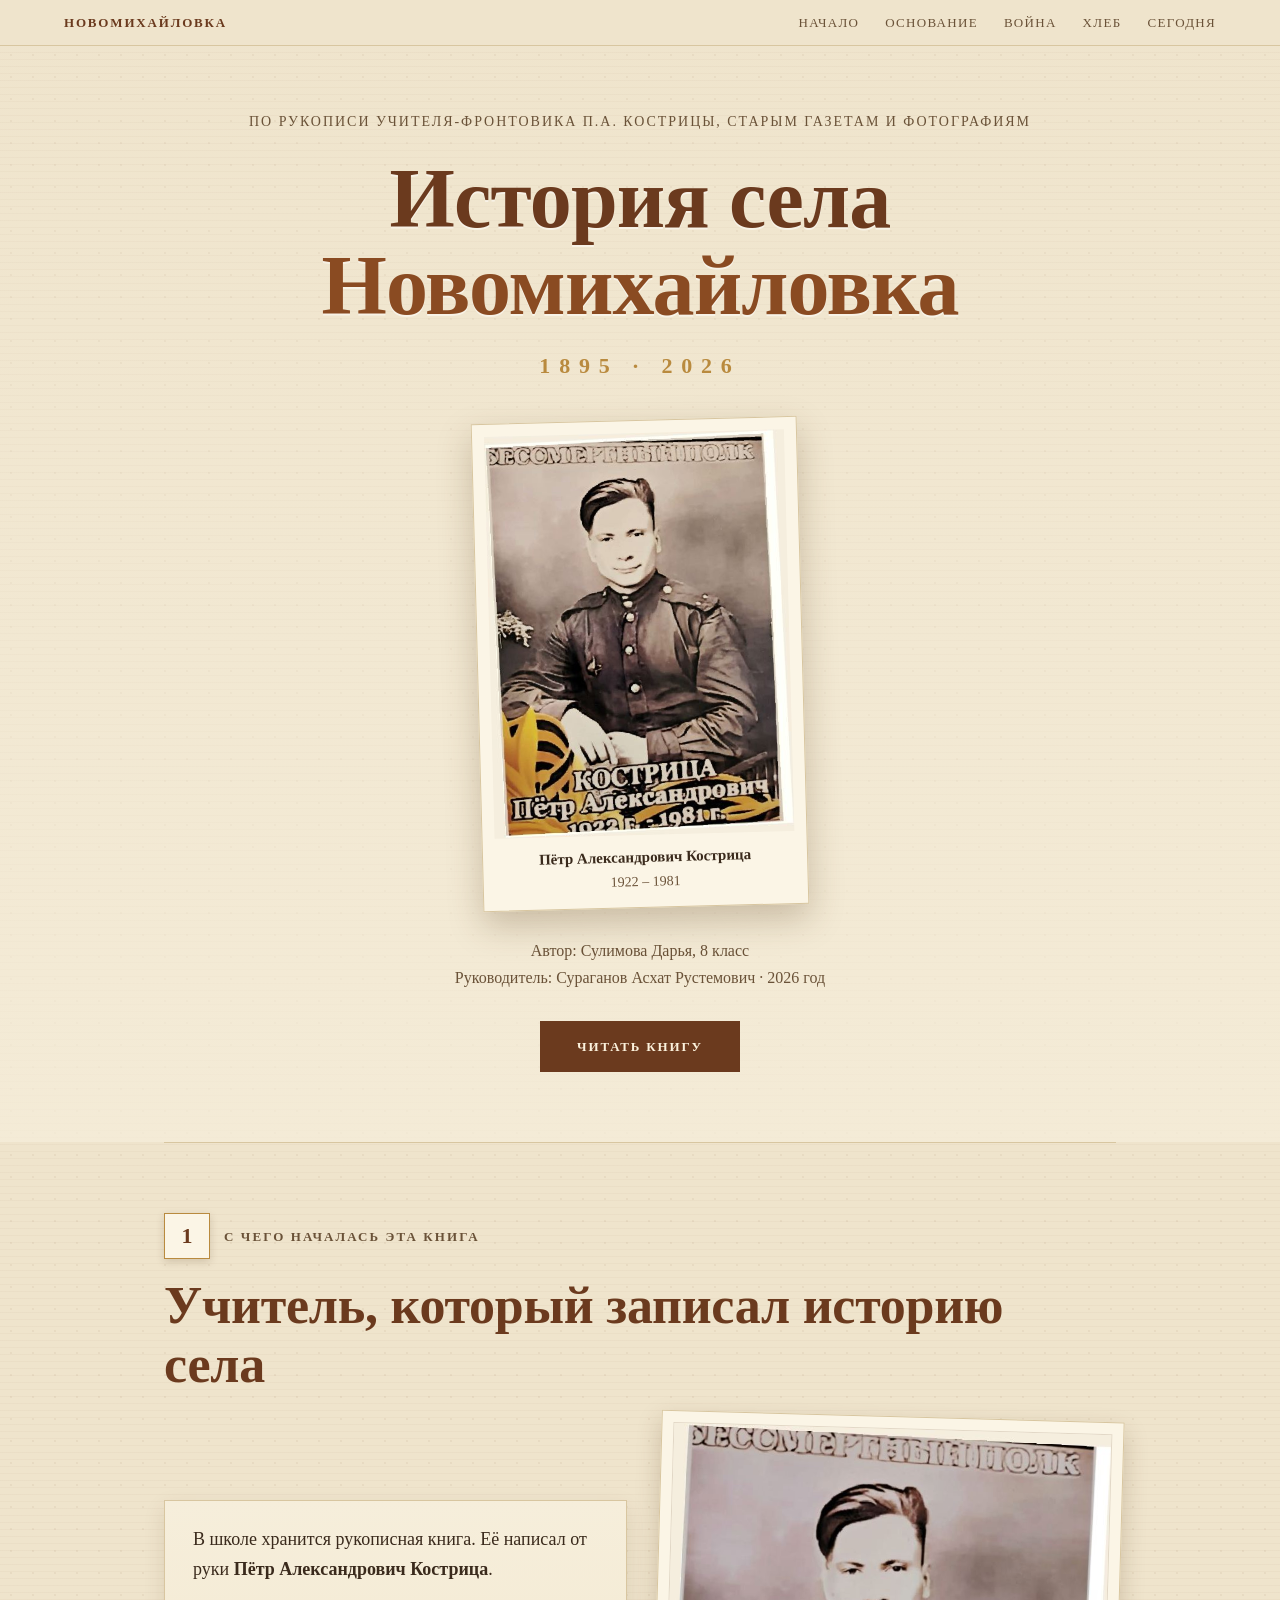
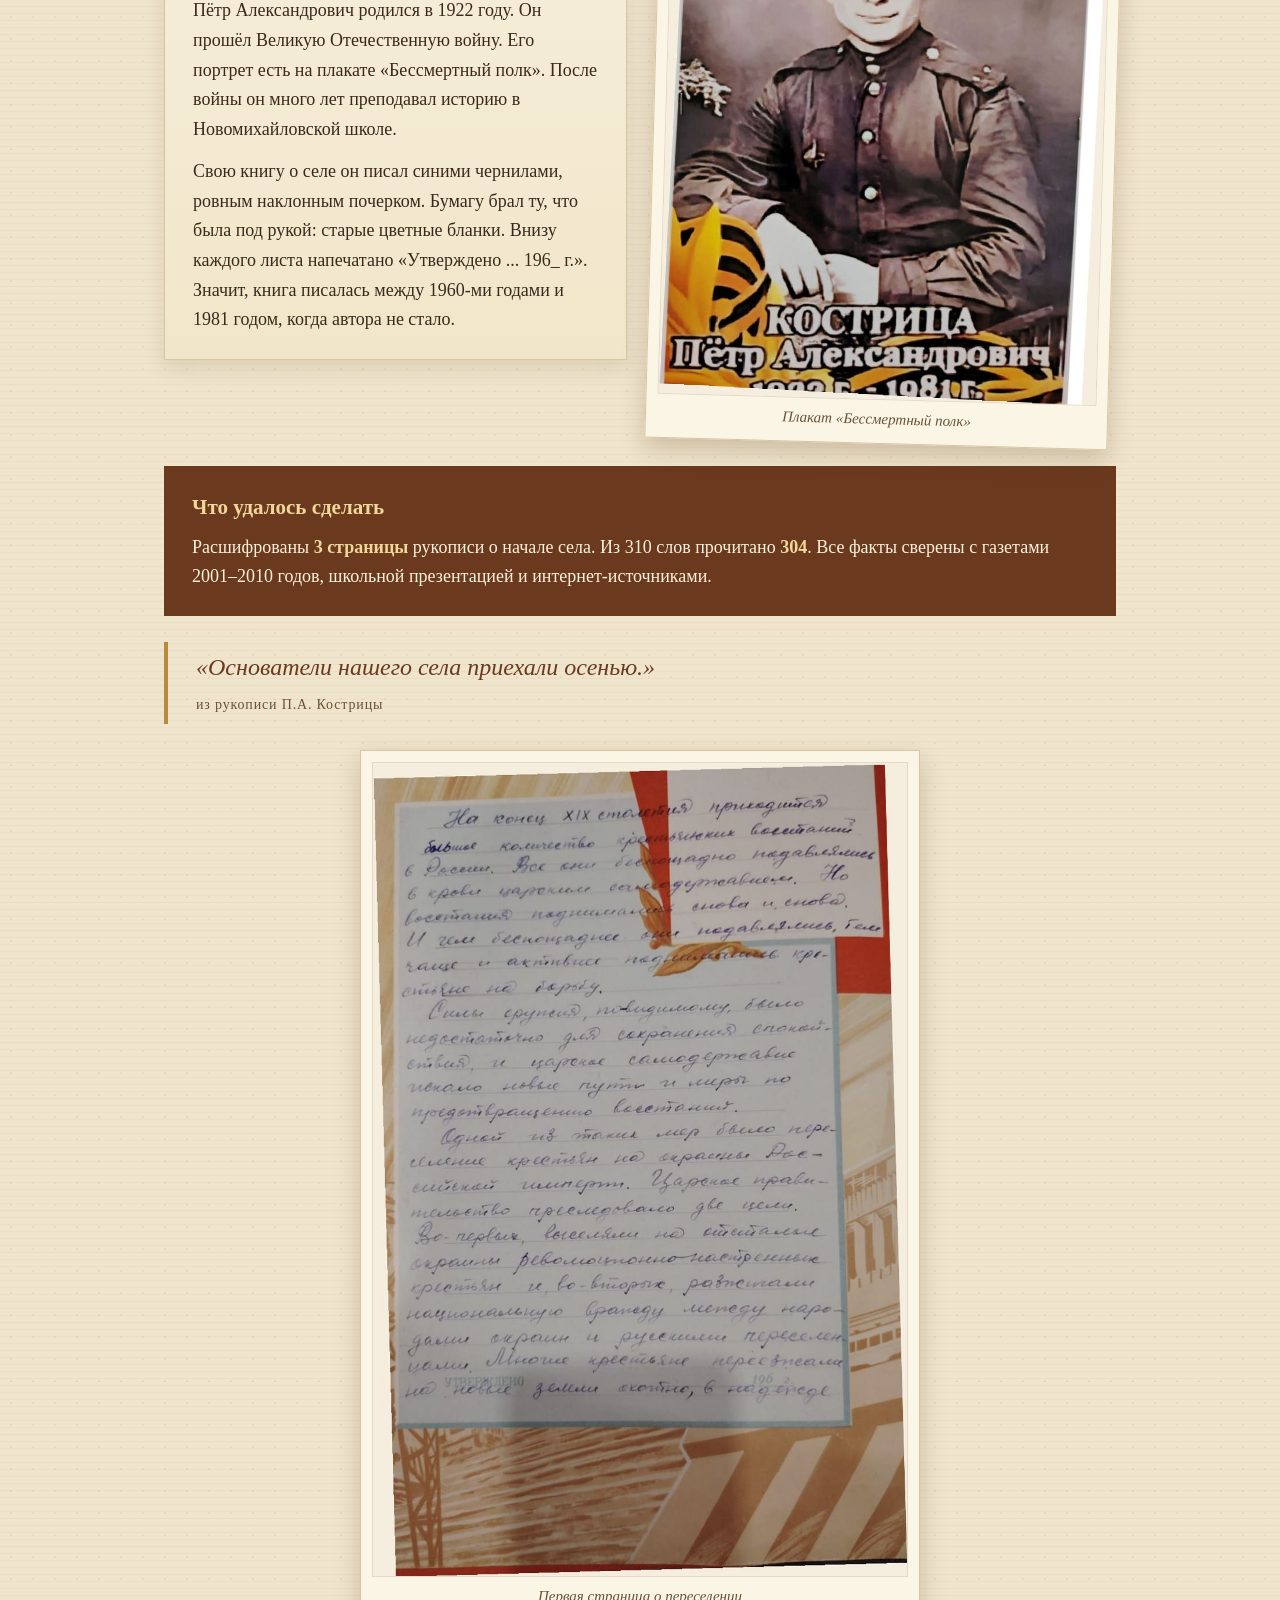
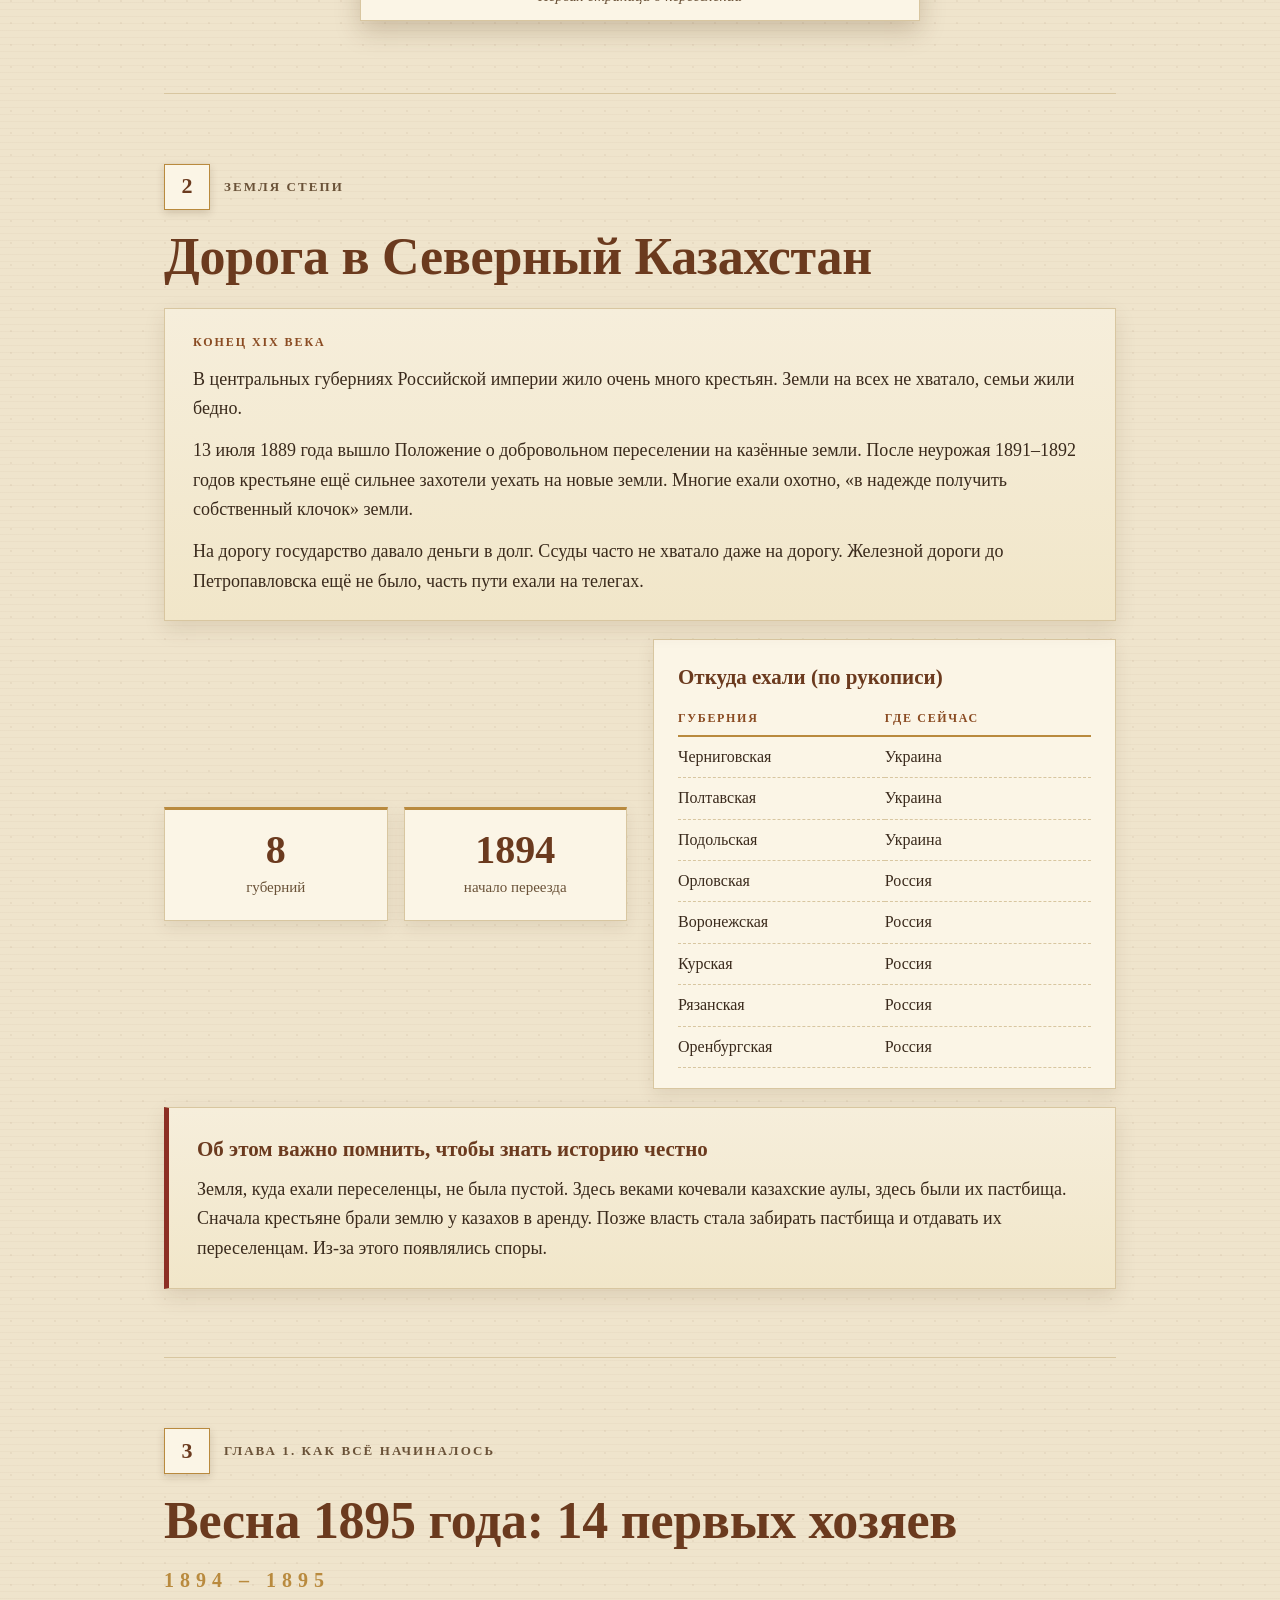
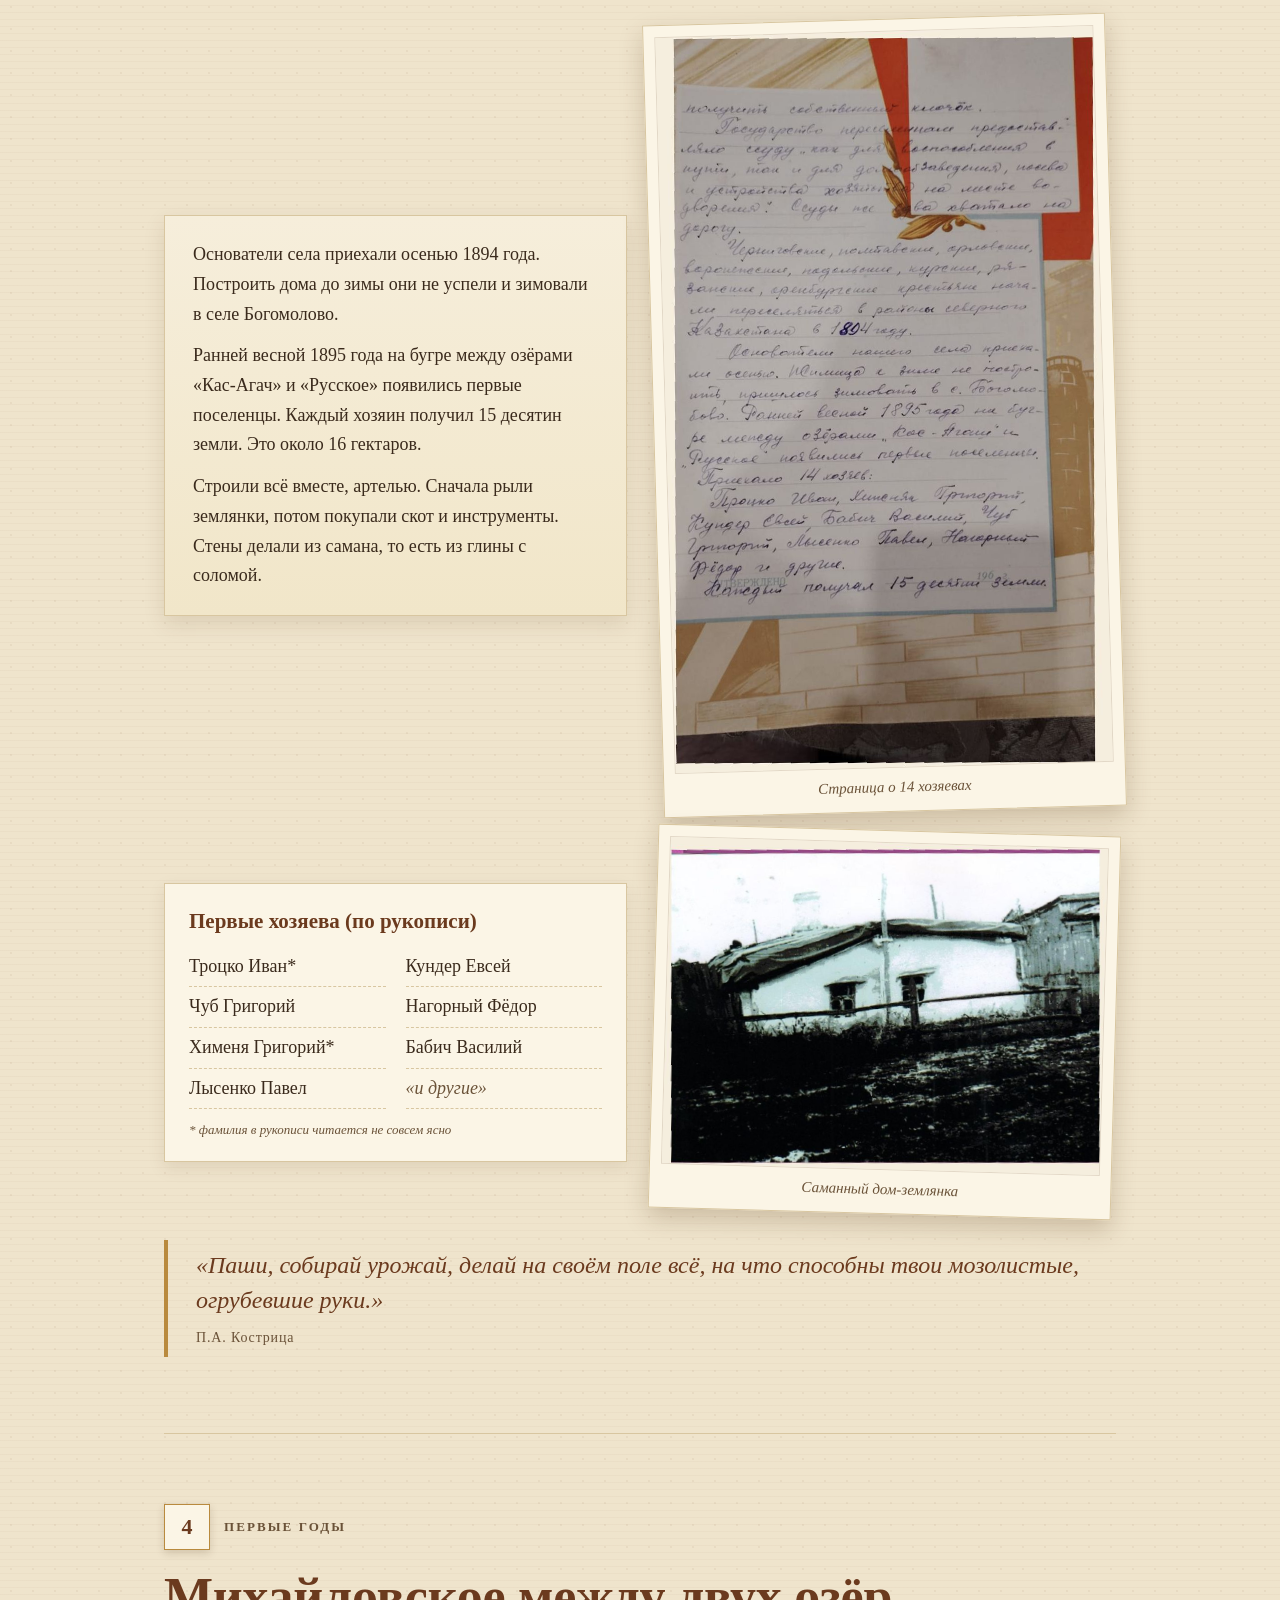
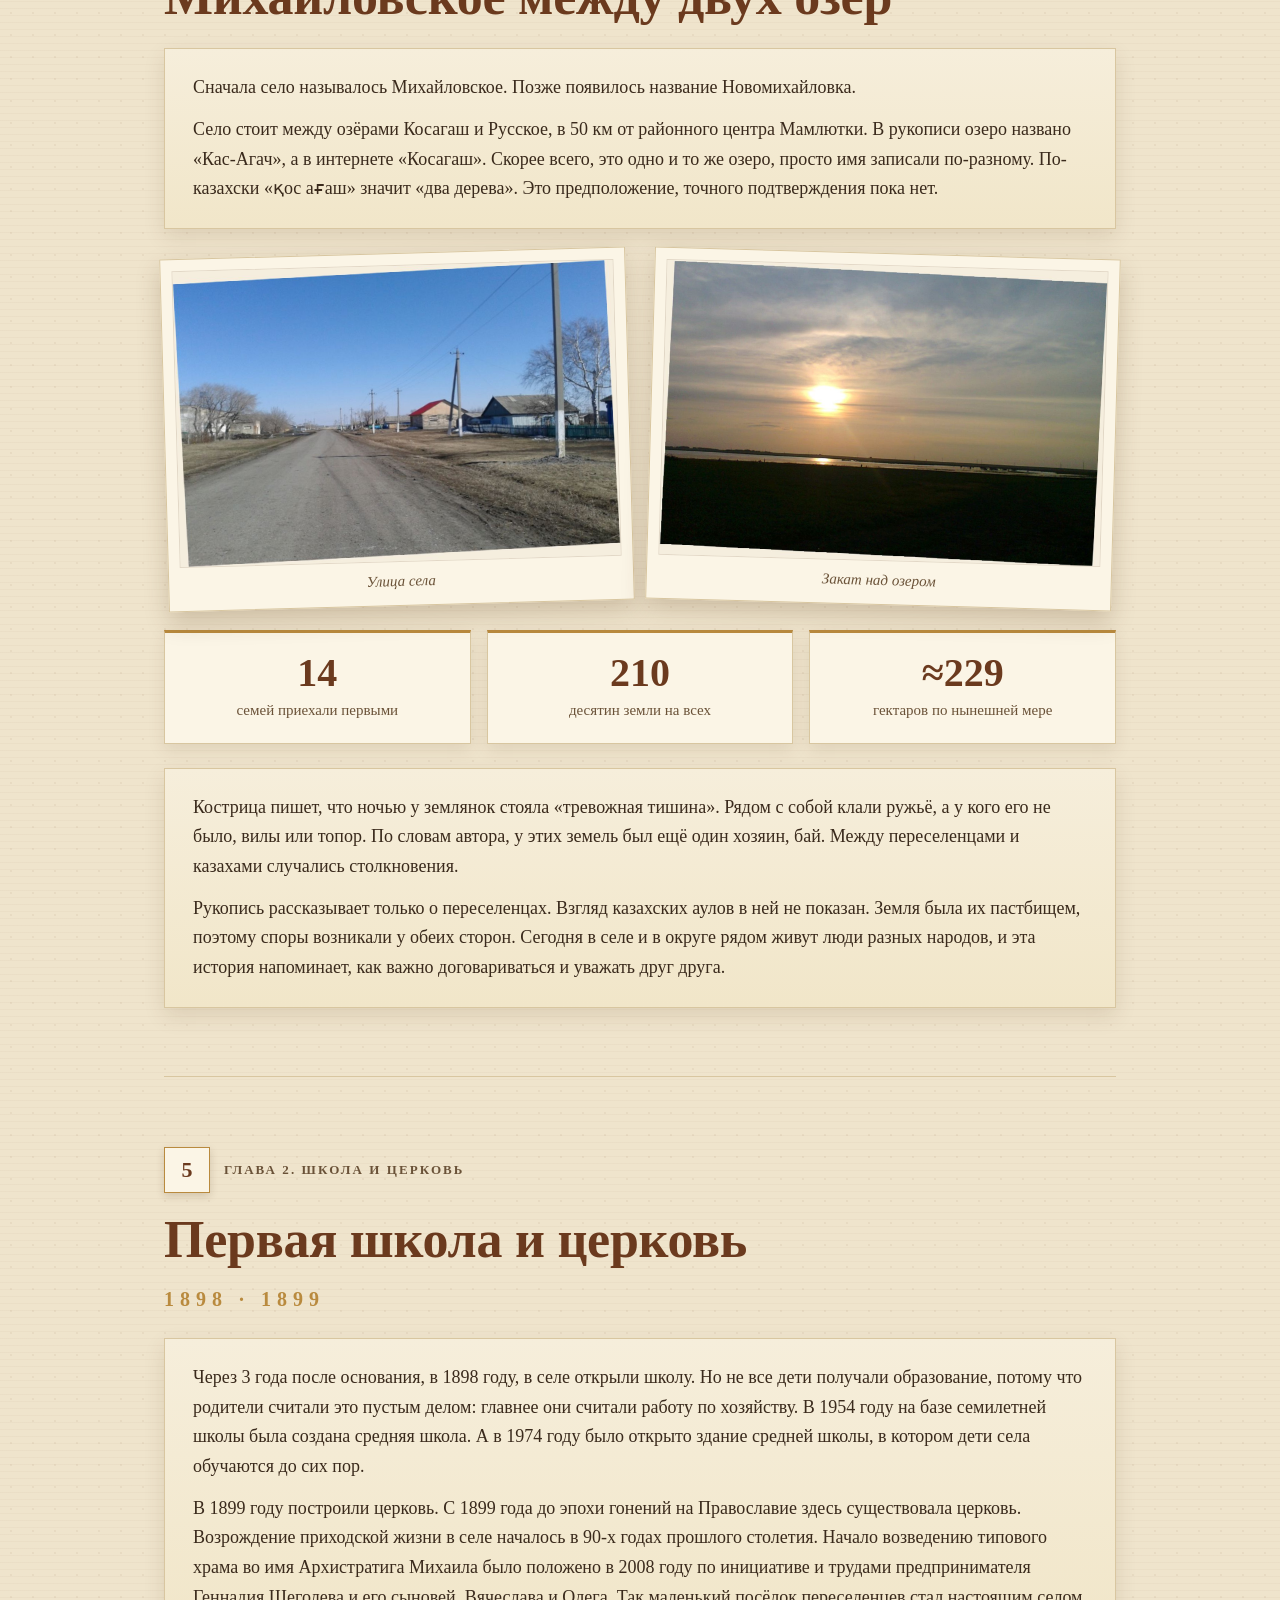
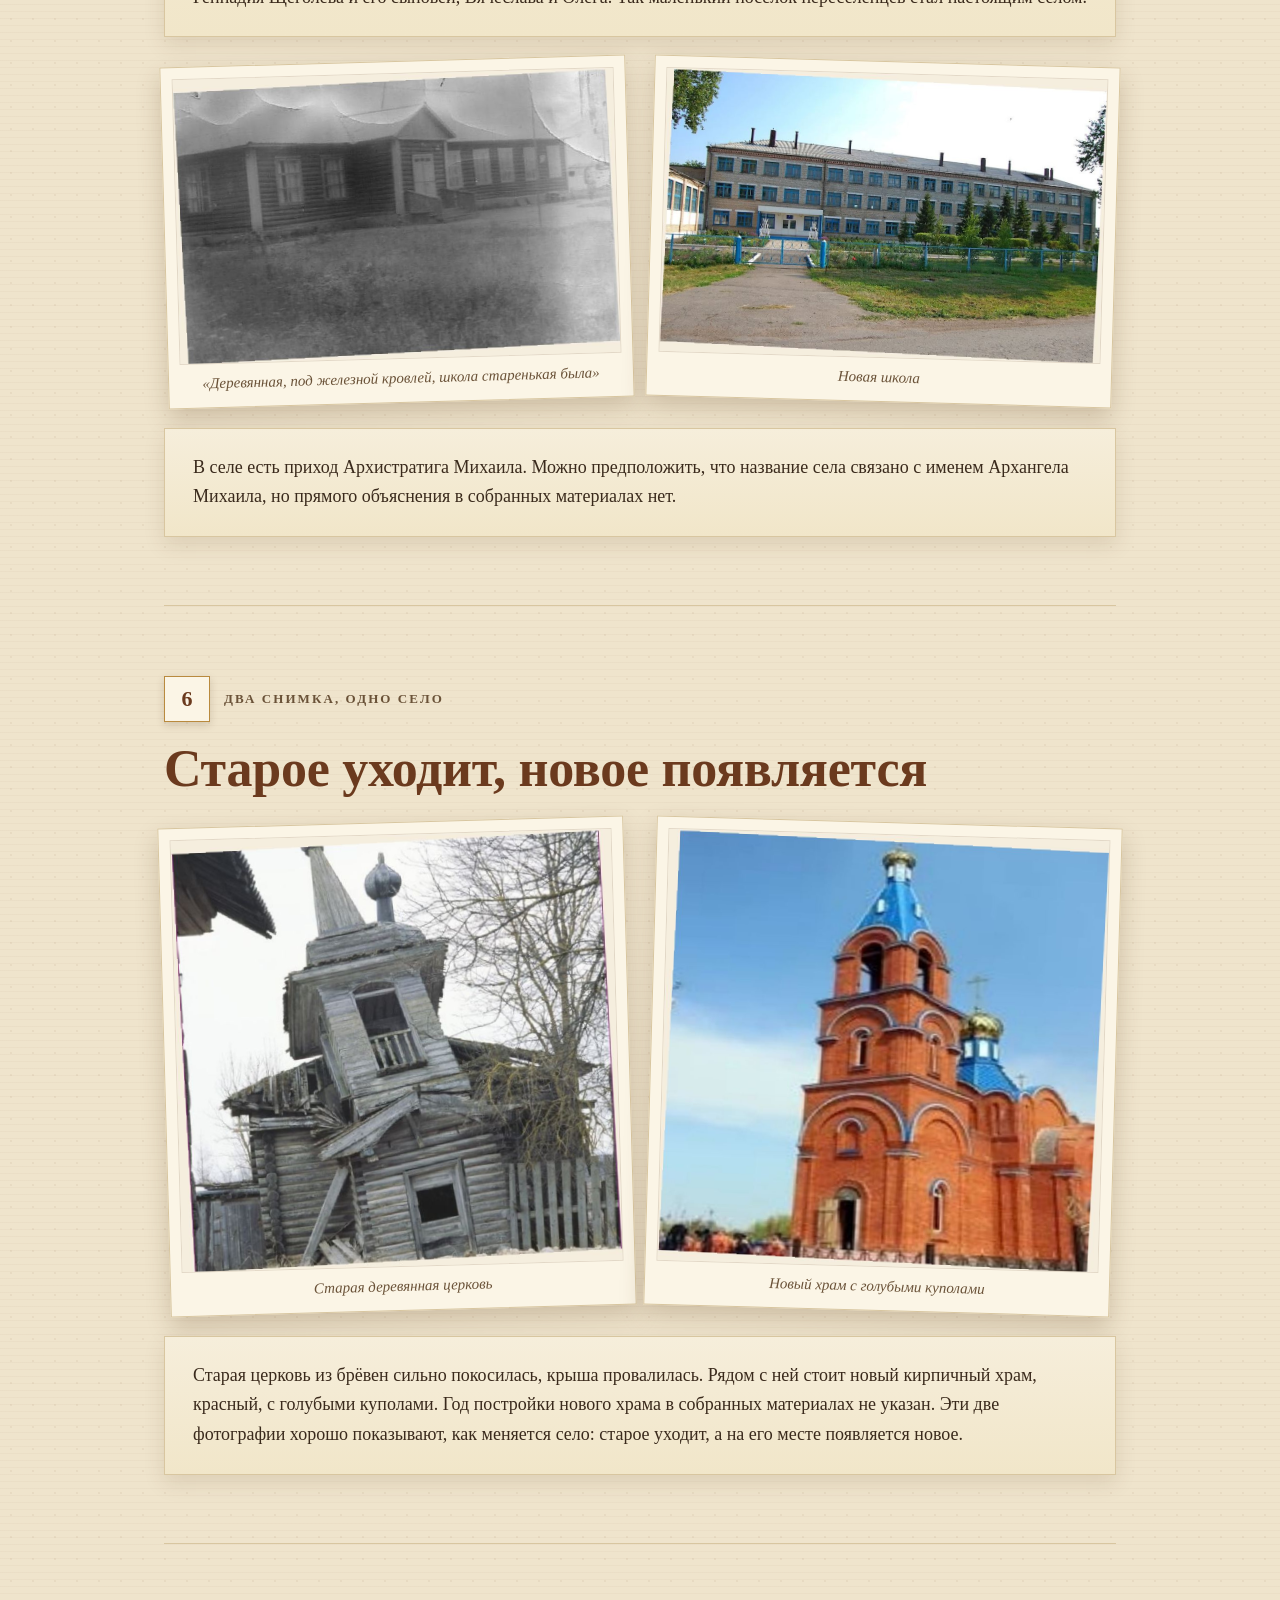
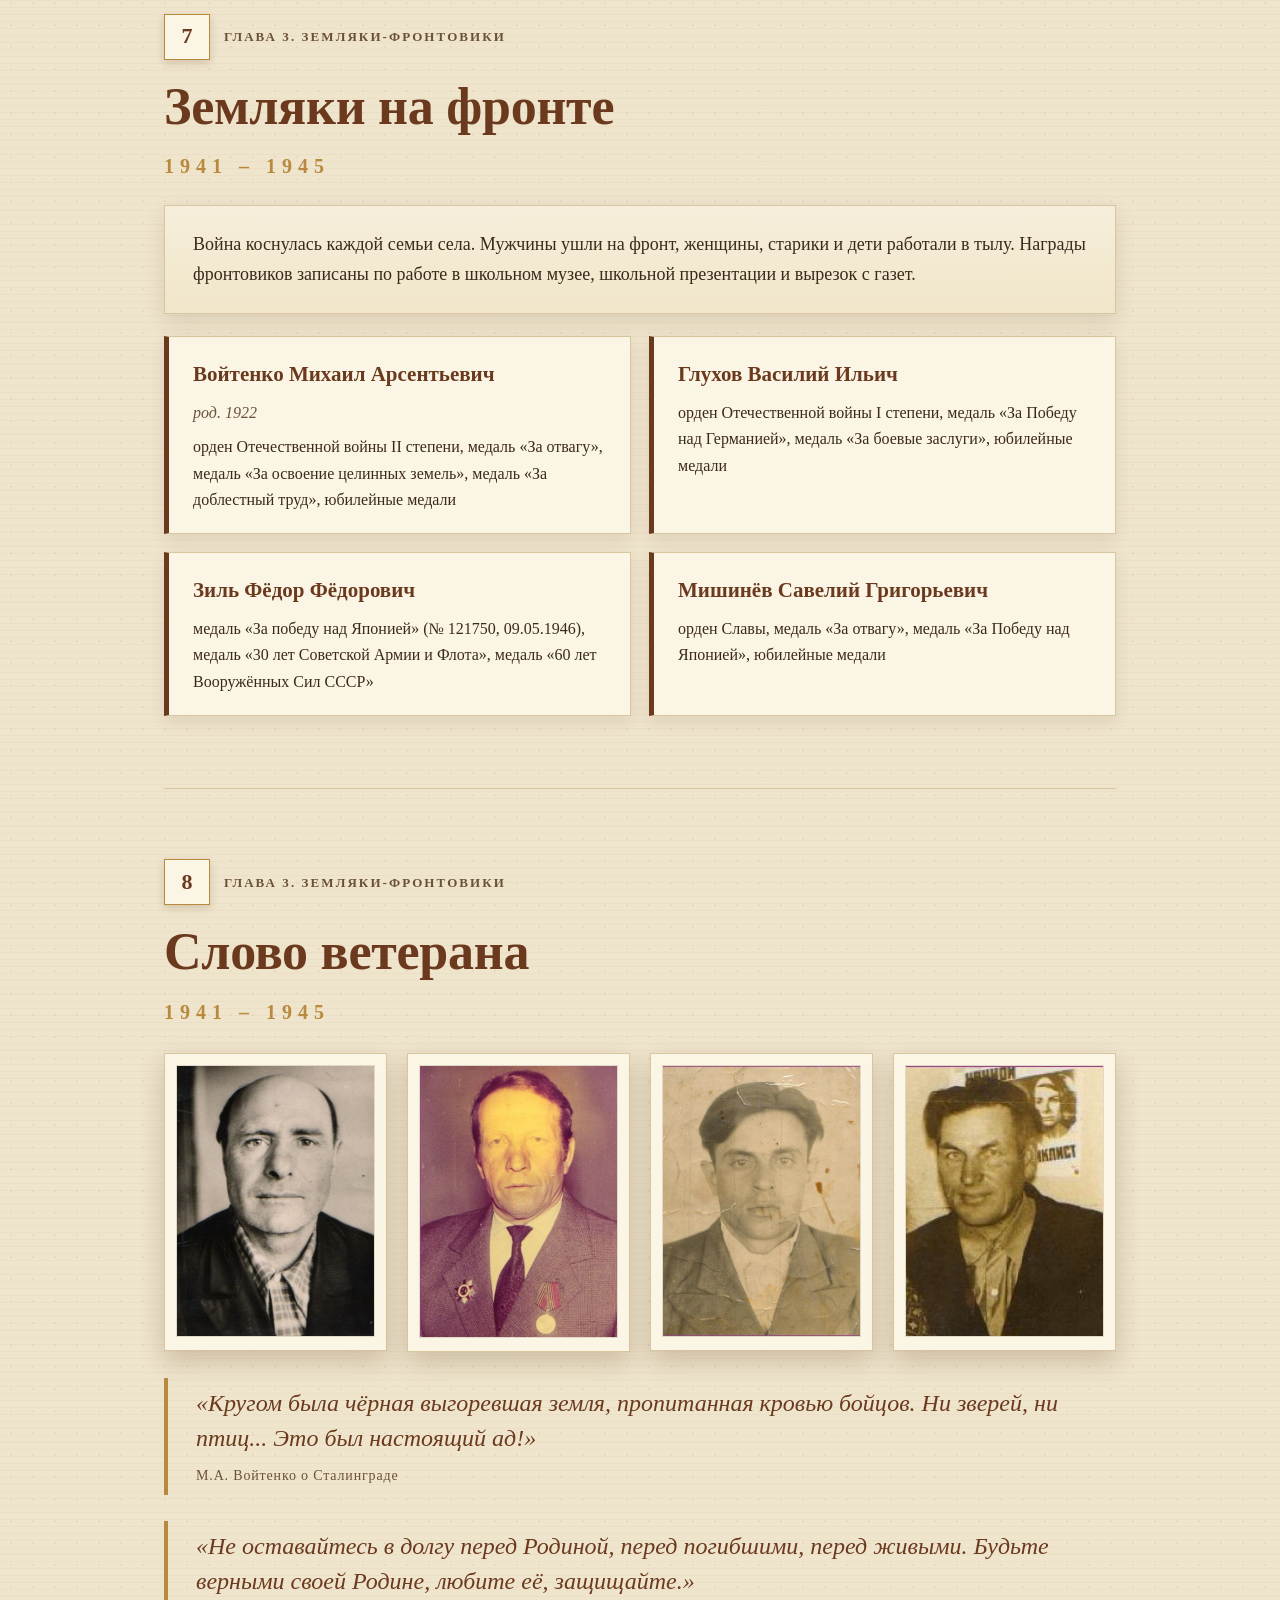
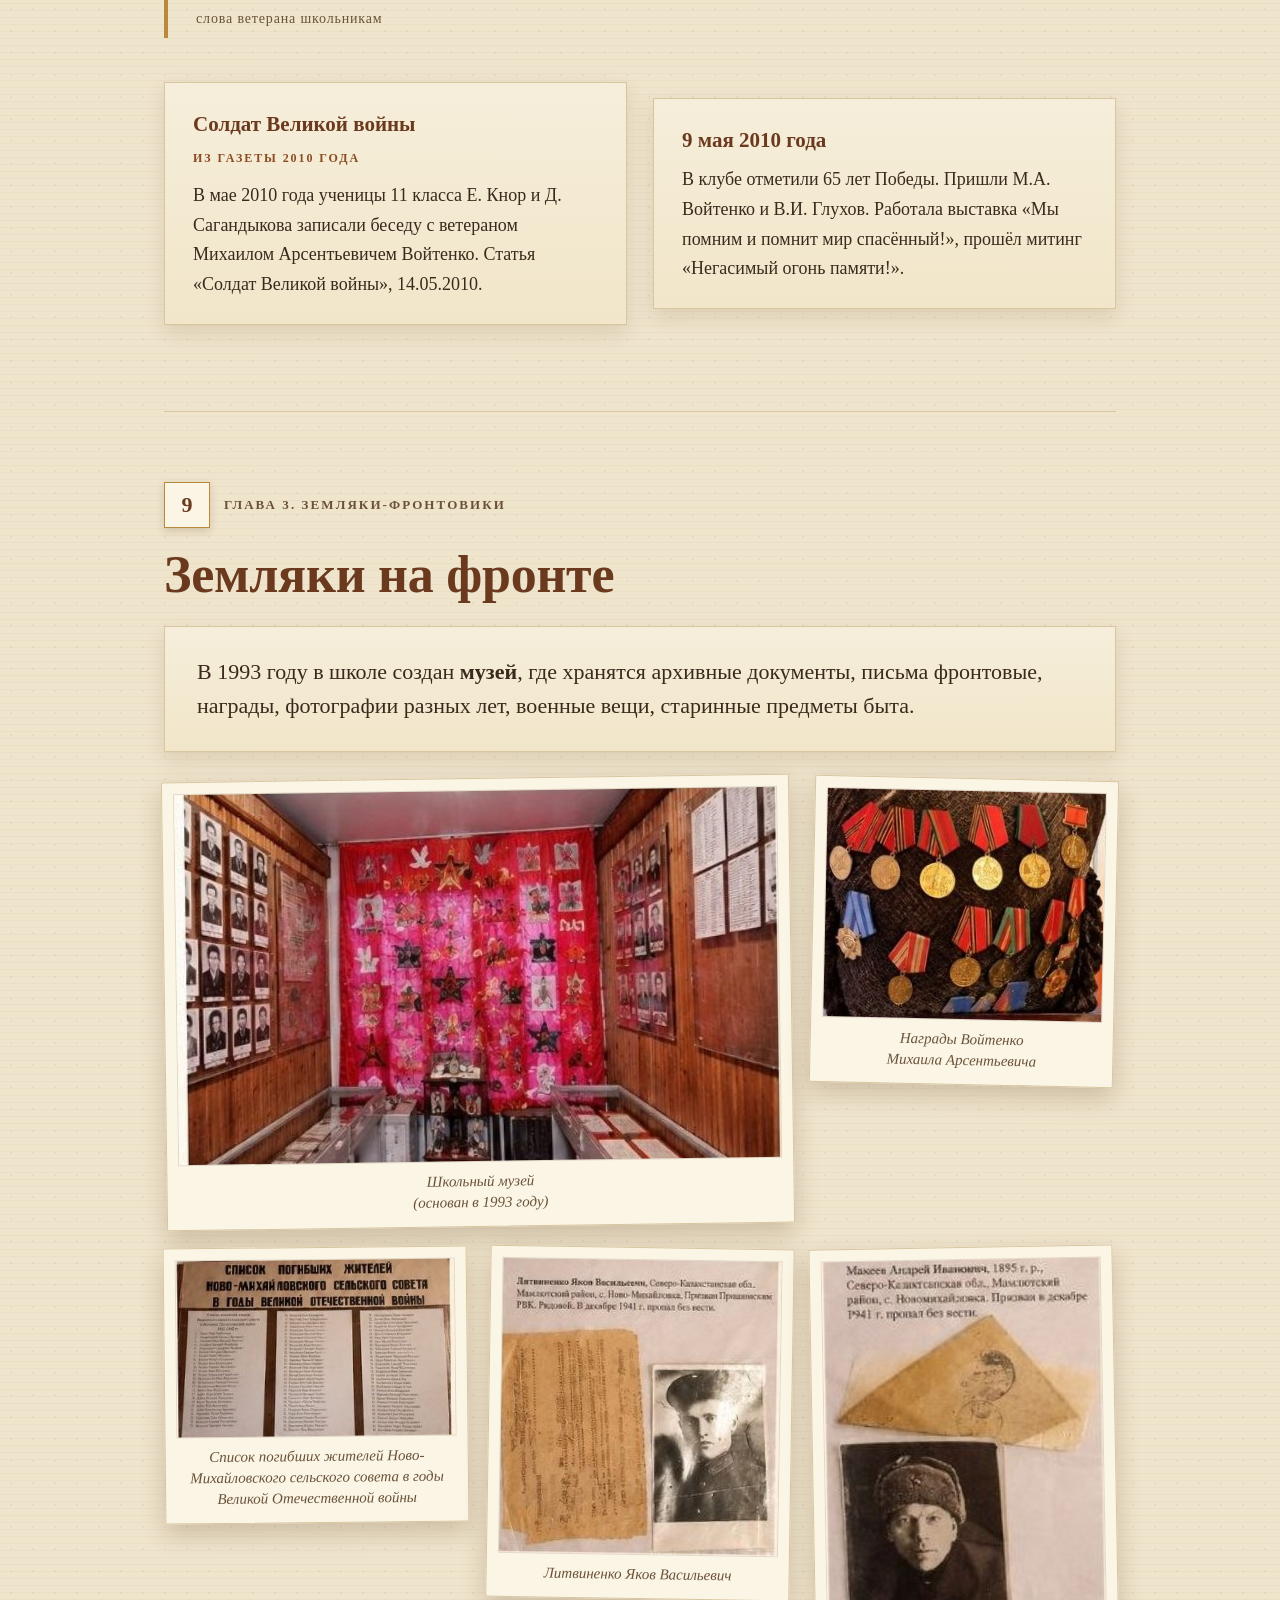
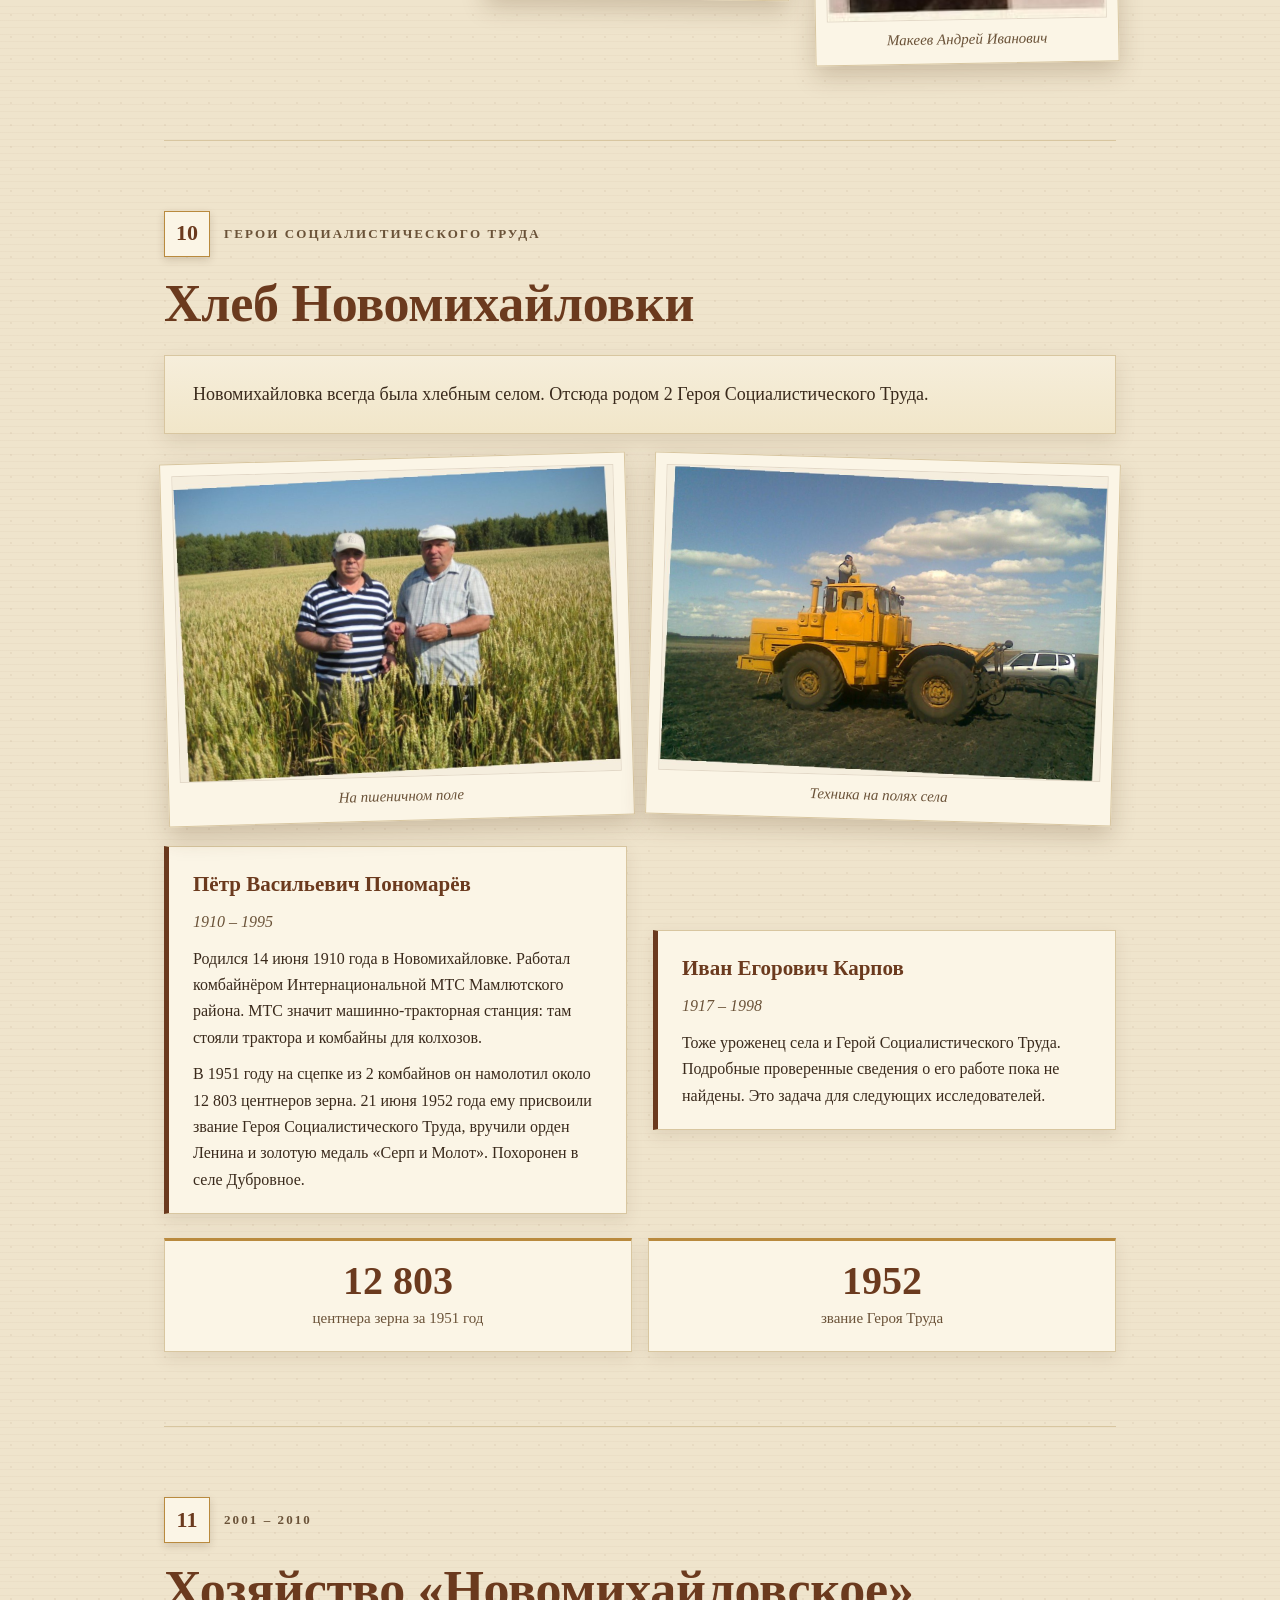
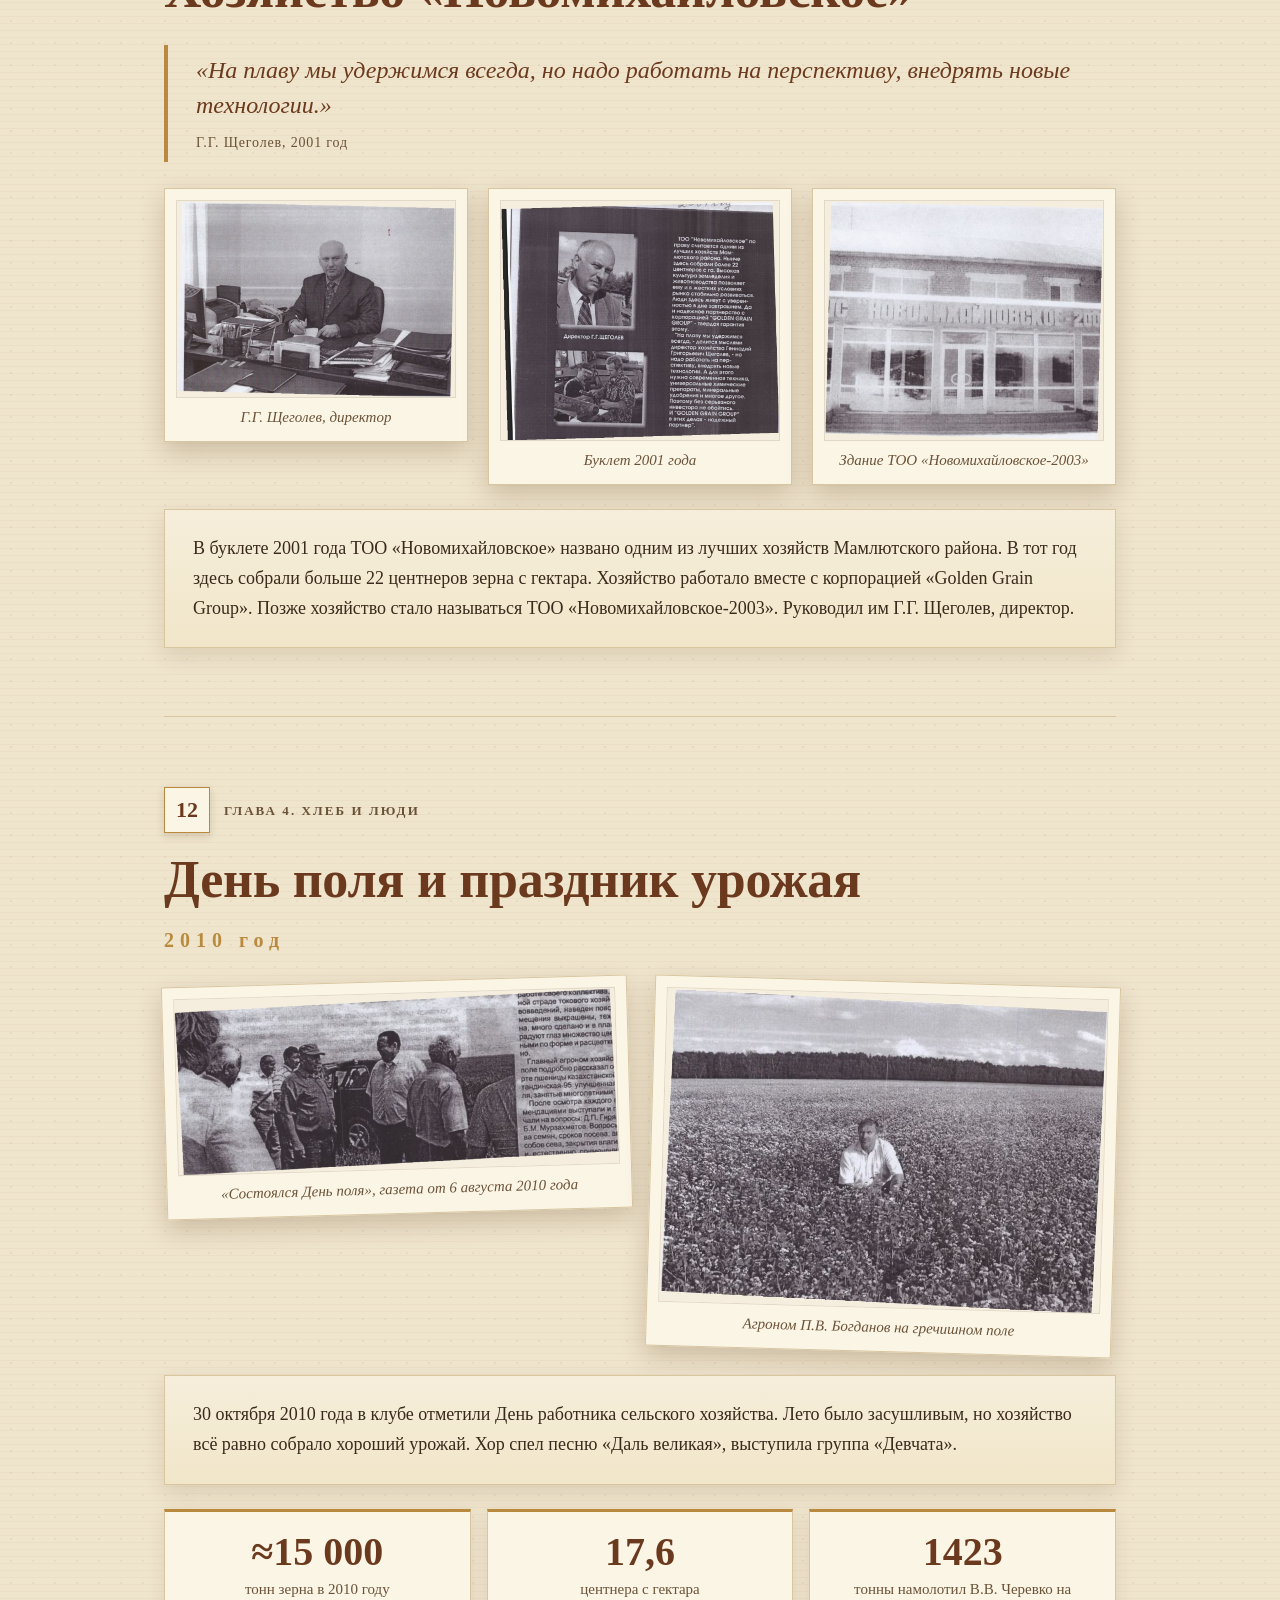
==== commit 3a2a13ca: "Исправление перепутанных фотографий: слайды 4,5,6,10,11,13,14,16. Церкви теперь в исходном качестве " ====
--- a/index.html
+++ b/index.html
@@ -135,8 +135,8 @@
     <p>Село стоит между озёрами Косагаш и Русское, в 50 км от районного центра Мамлютки. В рукописи озеро названо «Кас-Агач», а в интернете «Косагаш». Скорее всего, это одно и то же озеро, просто имя записали по-разному. По-казахски «қос ағаш» значит «два дерева». Это предположение, точного подтверждения пока нет.</p>
   </div>
   <div class="gallery two-col">
-    <figure class="polaroid tilt-l reveal"><img src="img/image25.jpg" alt="Закат над озером" loading="lazy"><figcaption>Закат над озером</figcaption></figure>
-    <figure class="polaroid tilt-r reveal"><img src="img/image26.jpg" alt="Улица села" loading="lazy"><figcaption>Улица села</figcaption></figure>
+    <figure class="polaroid tilt-l reveal"><img src="img/image25.jpg" alt="Улица села" loading="lazy"><figcaption>Улица села</figcaption></figure>
+    <figure class="polaroid tilt-r reveal"><img src="img/image26.jpg" alt="Закат над озером" loading="lazy"><figcaption>Закат над озером</figcaption></figure>
   </div>
   <div class="stats reveal">
     <div class="stat"><b>14</b><span>семей приехали первыми</span></div>
@@ -158,11 +158,9 @@
     <p>Через 3 года после основания, в 1898 году, в селе открыли школу. Но не все дети получали образование, потому что родители считали это пустым делом: главнее они считали работу по хозяйству. В 1954 году на базе семилетней школы была создана средняя школа. А в 1974 году было открыто здание средней школы, в котором дети села обучаются до сих пор.</p>
     <p>В 1899 году построили церковь. С 1899 года до эпохи гонений на Православие здесь существовала церковь. Возрождение приходской жизни в селе началось в 90-х годах прошлого столетия. Начало возведению типового храма во имя Архистратига Михаила было положено в 2008 году по инициативе и трудами предпринимателя Геннадия Щеголева и его сыновей, Вячеслава и Олега. Так маленький посёлок переселенцев стал настоящим селом.</p>
   </div>
-  <div class="gallery">
-    <figure class="polaroid reveal"><img src="img/image31.jpg" alt="Школа" loading="lazy"><figcaption>Школа</figcaption></figure>
-    <figure class="polaroid reveal"><img src="img/image32.jpg" alt="Новая школа" loading="lazy"><figcaption>Новая школа</figcaption></figure>
-    <figure class="polaroid reveal"><img src="img/image33.jpg" alt="Школьные годы" loading="lazy"><figcaption>«Деревянная, под железной кровлей, школа старенькая была»</figcaption></figure>
-    <figure class="polaroid reveal"><img src="img/image34.jpg" alt="Приход Архистратига Михаила" loading="lazy"><figcaption>Храм села</figcaption></figure>
+  <div class="gallery two-col">
+    <figure class="polaroid tilt-l reveal"><img src="img/image31.jpg" alt="Старая деревянная школа" loading="lazy"><figcaption>«Деревянная, под железной кровлей, школа старенькая была»</figcaption></figure>
+    <figure class="polaroid tilt-r reveal"><img src="img/image32.jpg" alt="Новая школа" loading="lazy"><figcaption>Новая школа</figcaption></figure>
   </div>
   <div class="note reveal">
     <p>В селе есть приход Архистратига Михаила. Можно предположить, что название села связано с именем Архангела Михаила, но прямого объяснения в собранных материалах нет.</p>
@@ -174,8 +172,8 @@
   <div class="slide-head reveal"><span class="num">6</span><span class="chap">Два снимка, одно село</span></div>
   <h2 class="reveal">Старое уходит, новое появляется</h2>
   <div class="gallery two-col">
-    <figure class="polaroid tilt-l reveal"><img src="img/s9_oldchurch.jpg" alt="Старая деревянная церковь" loading="lazy"><figcaption>Старая деревянная церковь</figcaption></figure>
-    <figure class="polaroid tilt-r reveal"><img src="img/s9_newchurch.jpg" alt="Новый храм с голубыми куполами" loading="lazy"><figcaption>Новый храм с голубыми куполами</figcaption></figure>
+    <figure class="polaroid tilt-l reveal"><img src="img/image33.jpg" alt="Старая деревянная церковь" loading="lazy"><figcaption>Старая деревянная церковь</figcaption></figure>
+    <figure class="polaroid tilt-r reveal"><img src="img/image34.jpg" alt="Новый храм с голубыми куполами" loading="lazy"><figcaption>Новый храм с голубыми куполами</figcaption></figure>
   </div>
   <div class="note reveal">
     <p>Старая церковь из брёвен сильно покосилась, крыша провалилась. Рядом с ней стоит новый кирпичный храм, красный, с голубыми куполами. Год постройки нового храма в собранных материалах не указан. Эти две фотографии хорошо показывают, как меняется село: старое уходит, а на его месте появляется новое.</p>
@@ -252,8 +250,8 @@
   <h2 class="reveal">Хлеб Новомихайловки</h2>
   <div class="note reveal"><p>Новомихайловка всегда была хлебным селом. Отсюда родом 2 Героя Социалистического Труда.</p></div>
   <div class="gallery two-col">
-    <figure class="polaroid tilt-l reveal"><img src="img/image57.jpg" alt="Техника на полях села" loading="lazy"><figcaption>Техника на полях села</figcaption></figure>
-    <figure class="polaroid tilt-r reveal"><img src="img/image58.jpg" alt="На пшеничном поле" loading="lazy"><figcaption>На пшеничном поле</figcaption></figure>
+    <figure class="polaroid tilt-l reveal"><img src="img/image57.jpg" alt="На пшеничном поле" loading="lazy"><figcaption>На пшеничном поле</figcaption></figure>
+    <figure class="polaroid tilt-r reveal"><img src="img/image58.jpg" alt="Техника на полях села" loading="lazy"><figcaption>Техника на полях села</figcaption></figure>
   </div>
   <div class="grid two">
     <article class="hero-card reveal">
@@ -281,9 +279,9 @@
     <cite>Г.Г. Щеголев, 2001 год</cite>
   </div>
   <div class="gallery three">
-    <figure class="polaroid reveal"><img src="img/image63.jpg" alt="Здание ТОО" loading="lazy"><figcaption>Здание ТОО «Новомихайловское-2003»</figcaption></figure>
+    <figure class="polaroid reveal"><img src="img/image63.jpg" alt="Г.Г. Щеголев, директор" loading="lazy"><figcaption>Г.Г. Щеголев, директор</figcaption></figure>
     <figure class="polaroid reveal"><img src="img/image64.jpg" alt="Буклет 2001 года" loading="lazy"><figcaption>Буклет 2001 года</figcaption></figure>
-    <figure class="polaroid reveal"><img src="img/image65.jpg" alt="Хозяйство" loading="lazy"></figure>
+    <figure class="polaroid reveal"><img src="img/image65.jpg" alt="Здание ТОО" loading="lazy"><figcaption>Здание ТОО «Новомихайловское-2003»</figcaption></figure>
   </div>
   <div class="note reveal">
     <p>В буклете 2001 года ТОО «Новомихайловское» названо одним из лучших хозяйств Мамлютского района. В тот год здесь собрали больше 22 центнеров зерна с гектара. Хозяйство работало вместе с корпорацией «Golden Grain Group». Позже хозяйство стало называться ТОО «Новомихайловское-2003». Руководил им Г.Г. Щеголев, директор.</p>
@@ -313,12 +311,12 @@
   <h2 class="reveal">Простые люди, которые делают историю</h2>
   <p class="lead reveal">Эти люди не получали звёзд Героев. Но без их работы не было бы ни одного урожая.</p>
   <div class="gallery three">
-    <figure class="polaroid reveal"><img src="img/image77.jpg" alt="Комбайнёр-передовик" loading="lazy"><figcaption>Комбайнёр-передовик В.В. Черевко</figcaption></figure>
-    <figure class="polaroid reveal"><img src="img/image78.jpg" alt="Работники тока" loading="lazy"><figcaption>Работники тока Н.Д. Грищенко и А.П. Тимохин</figcaption></figure>
-    <figure class="polaroid reveal"><img src="img/image79.jpg" alt="Директор" loading="lazy"><figcaption>Директор ТОО «Новомихайловское-2003»</figcaption></figure>
-    <figure class="polaroid reveal"><img src="img/image80.jpg" alt="Механизатор" loading="lazy"><figcaption>Механизатор А.В. Зелинский, ремонт в мастерской</figcaption></figure>
-    <figure class="polaroid reveal"><img src="img/image81.jpg" alt="Столовая" loading="lazy"><figcaption>Заведующая столовой Н.Н. Коровина и повар Л. Демина</figcaption></figure>
-    <figure class="polaroid reveal"><img src="img/image82.jpg" alt="Главный агроном" loading="lazy"><figcaption>Главный агроном П.В. Богданов на поле</figcaption></figure>
+    <figure class="polaroid reveal"><img src="img/image77.jpg" alt="Механизатор Зелинский" loading="lazy"><figcaption>Механизатор А.В. Зелинский, ремонт в мастерской</figcaption></figure>
+    <figure class="polaroid reveal"><img src="img/image78.jpg" alt="Комбайнёр Черевко" loading="lazy"><figcaption>Комбайнёр-передовик В.В. Черевко</figcaption></figure>
+    <figure class="polaroid reveal"><img src="img/image79.jpg" alt="Работники тока" loading="lazy"><figcaption>Работники тока Н.Д. Грищенко и А.П. Тимохин</figcaption></figure>
+    <figure class="polaroid reveal"><img src="img/image80.jpg" alt="Столовая" loading="lazy"><figcaption>Заведующая столовой Н.Н. Коровина и повар Л. Демина</figcaption></figure>
+    <figure class="polaroid reveal"><img src="img/image81.jpg" alt="Главный агроном" loading="lazy"><figcaption>Главный агроном П.В. Богданов на поле</figcaption></figure>
+    <figure class="polaroid reveal"><img src="img/image82.jpg" alt="Директор ТОО" loading="lazy"><figcaption>Директор ТОО «Новомихайловское-2003»</figcaption></figure>
   </div>
 </section>
 
@@ -327,7 +325,7 @@
   <div class="slide-head reveal"><span class="num">14</span><span class="chap">Учителя, писатели, мастерицы</span></div>
   <h2 class="reveal">Школа и культура села</h2>
   <div class="gallery two-col">
-    <figure class="polaroid tilt-l reveal"><img src="img/image91.jpg" alt="Домашняя выпечка" loading="lazy"><figcaption>Домашняя выпечка мастериц</figcaption></figure>
+    <figure class="polaroid tilt-l reveal"><img src="img/image91.jpg" alt="Статья «Неравнодушный человек»" loading="lazy"><figcaption>Статья «Неравнодушный человек»</figcaption></figure>
     <figure class="polaroid tilt-r reveal"><img src="img/image93.jpg" alt="Выставка рукоделия" loading="lazy"><figcaption>Выставка рукоделия</figcaption></figure>
   </div>
   <div class="grid two">
@@ -335,10 +333,10 @@
       <h3>Лидия Петровна Майер</h3>
       <p>Окончила Новомихайловскую школу и вернулась в неё работать. Была учителем начальных классов, 10 лет старшей пионервожатой, 5 лет организатором внеклассной работы, 5 лет директором. Потом стала учителем русского языка и литературы. О ней написали статью «Неравнодушный человек».</p>
     </div>
-    <figure class="polaroid tilt-r reveal"><img src="img/image92.jpg" alt="Статья «Неравнодушный человек»" loading="lazy"><figcaption>Статья «Неравнодушный человек»</figcaption></figure>
-  </div>
-  <div class="grid two">
-    <figure class="polaroid tilt-l reveal"><img src="img/image94.jpg" alt="Ф.М. Лысенко" loading="lazy"><figcaption>Ф.М. Лысенко</figcaption></figure>
+    <figure class="polaroid tilt-r reveal"><img src="img/image92.jpg" alt="Ф.М. Лысенко" loading="lazy"><figcaption>Ф.М. Лысенко</figcaption></figure>
+  </div>
+  <div class="grid two">
+    <figure class="polaroid tilt-l reveal"><img src="img/image94.jpg" alt="Домашняя выпечка мастериц" loading="lazy"><figcaption>Домашняя выпечка мастериц</figcaption></figure>
     <div class="note reveal">
       <h3>Писатель села Фёдор Михайлович Лысенко</h3>
       <p><b>Проза:</b> «Родной уголок», «В пургу», «Цветы от Сокола», «Одиночество», «Время примеряет всех», «Встреча с отцом», «Счастье матери», «Повесть о гармонисте», «От Ишима до Амура».</p>
@@ -384,8 +382,8 @@
   <div class="slide-head reveal"><span class="num">16</span><span class="chap">Новомихайловка сегодня</span></div>
   <h2 class="reveal">Село, в котором живут и растут</h2>
   <div class="gallery three">
-    <figure class="polaroid reveal"><img src="img/image129.jpg" alt="Детский сад" loading="lazy"><figcaption>Детский сад</figcaption></figure>
-    <figure class="polaroid reveal"><img src="img/image130.jpg" alt="ФАП" loading="lazy"><figcaption>ФАП</figcaption></figure>
+    <figure class="polaroid reveal"><img src="img/image129.jpg" alt="ФАП" loading="lazy"><figcaption>ФАП</figcaption></figure>
+    <figure class="polaroid reveal"><img src="img/image130.jpg" alt="Детский сад" loading="lazy"><figcaption>Детский сад</figcaption></figure>
     <figure class="polaroid reveal"><img src="img/image131.jpg" alt="Цветы во дворе" loading="lazy"><figcaption>Цветы во дворе</figcaption></figure>
   </div>
   <div class="note reveal">
